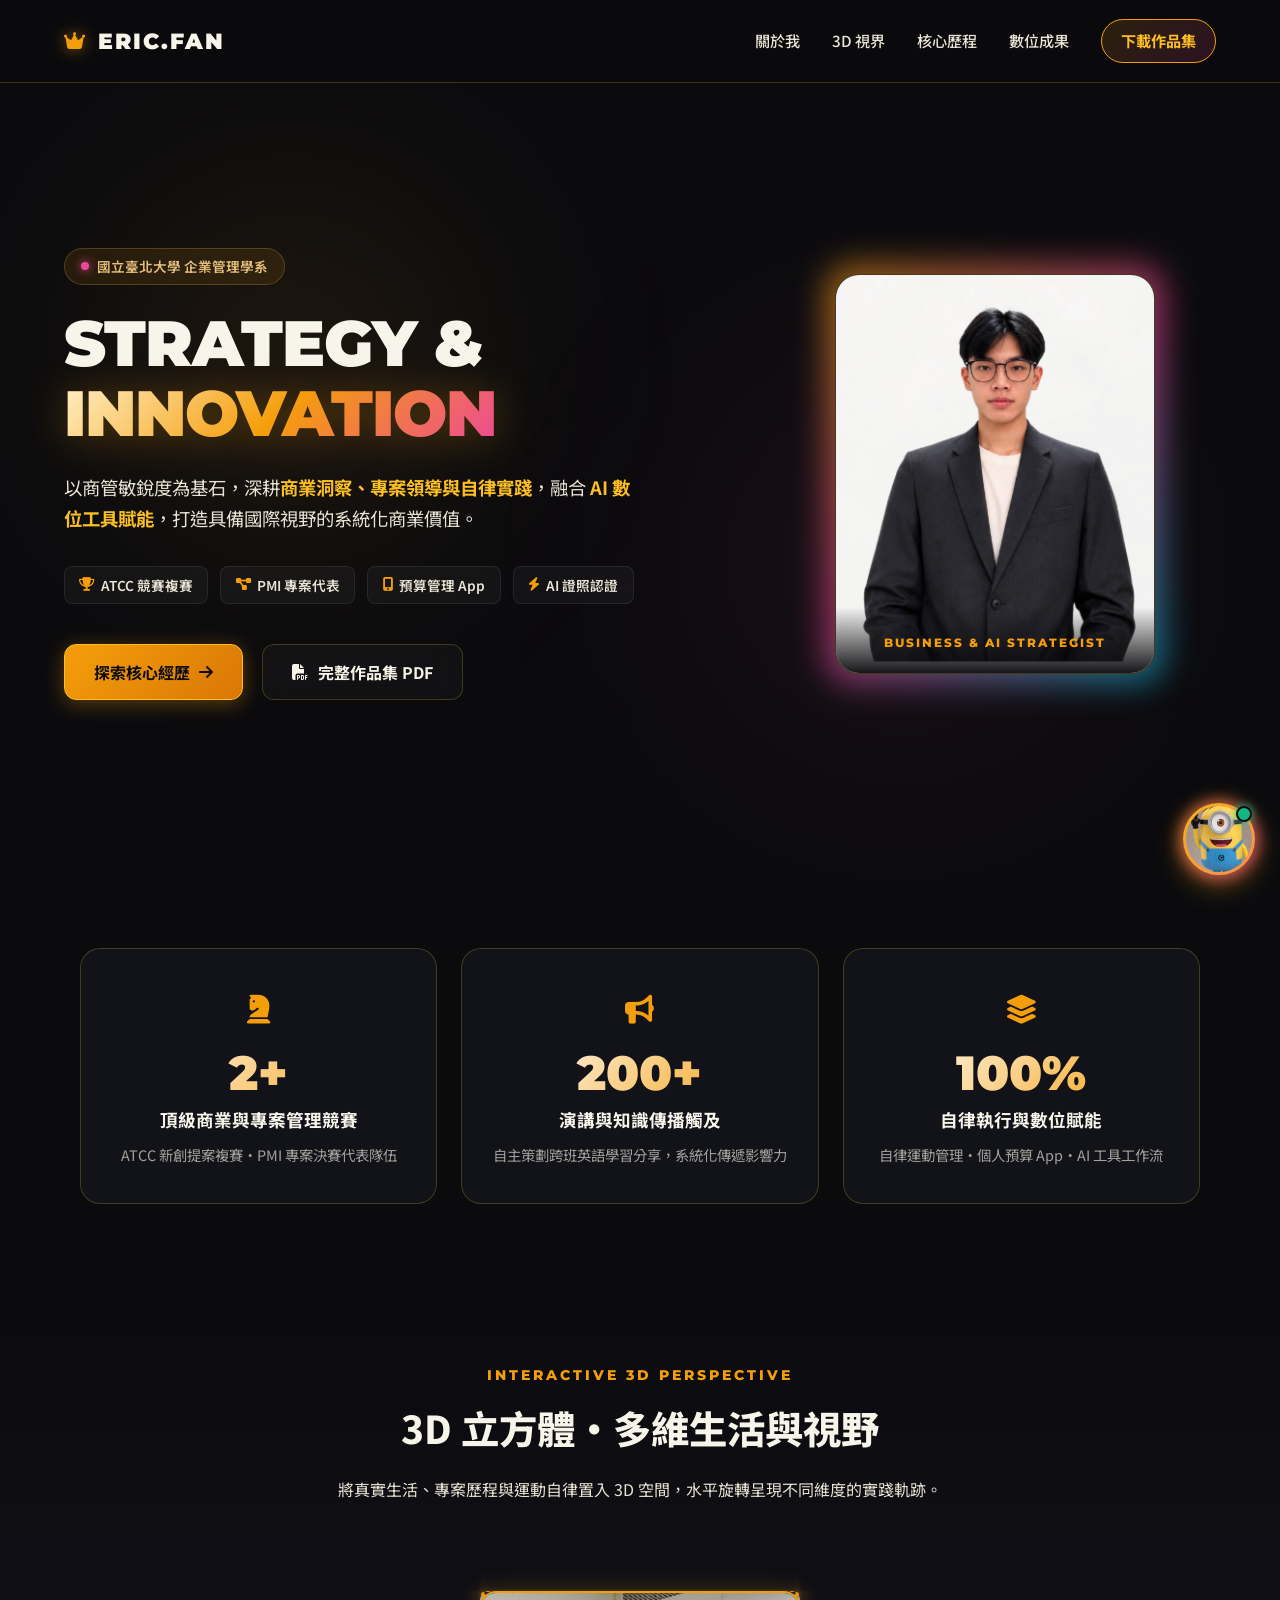
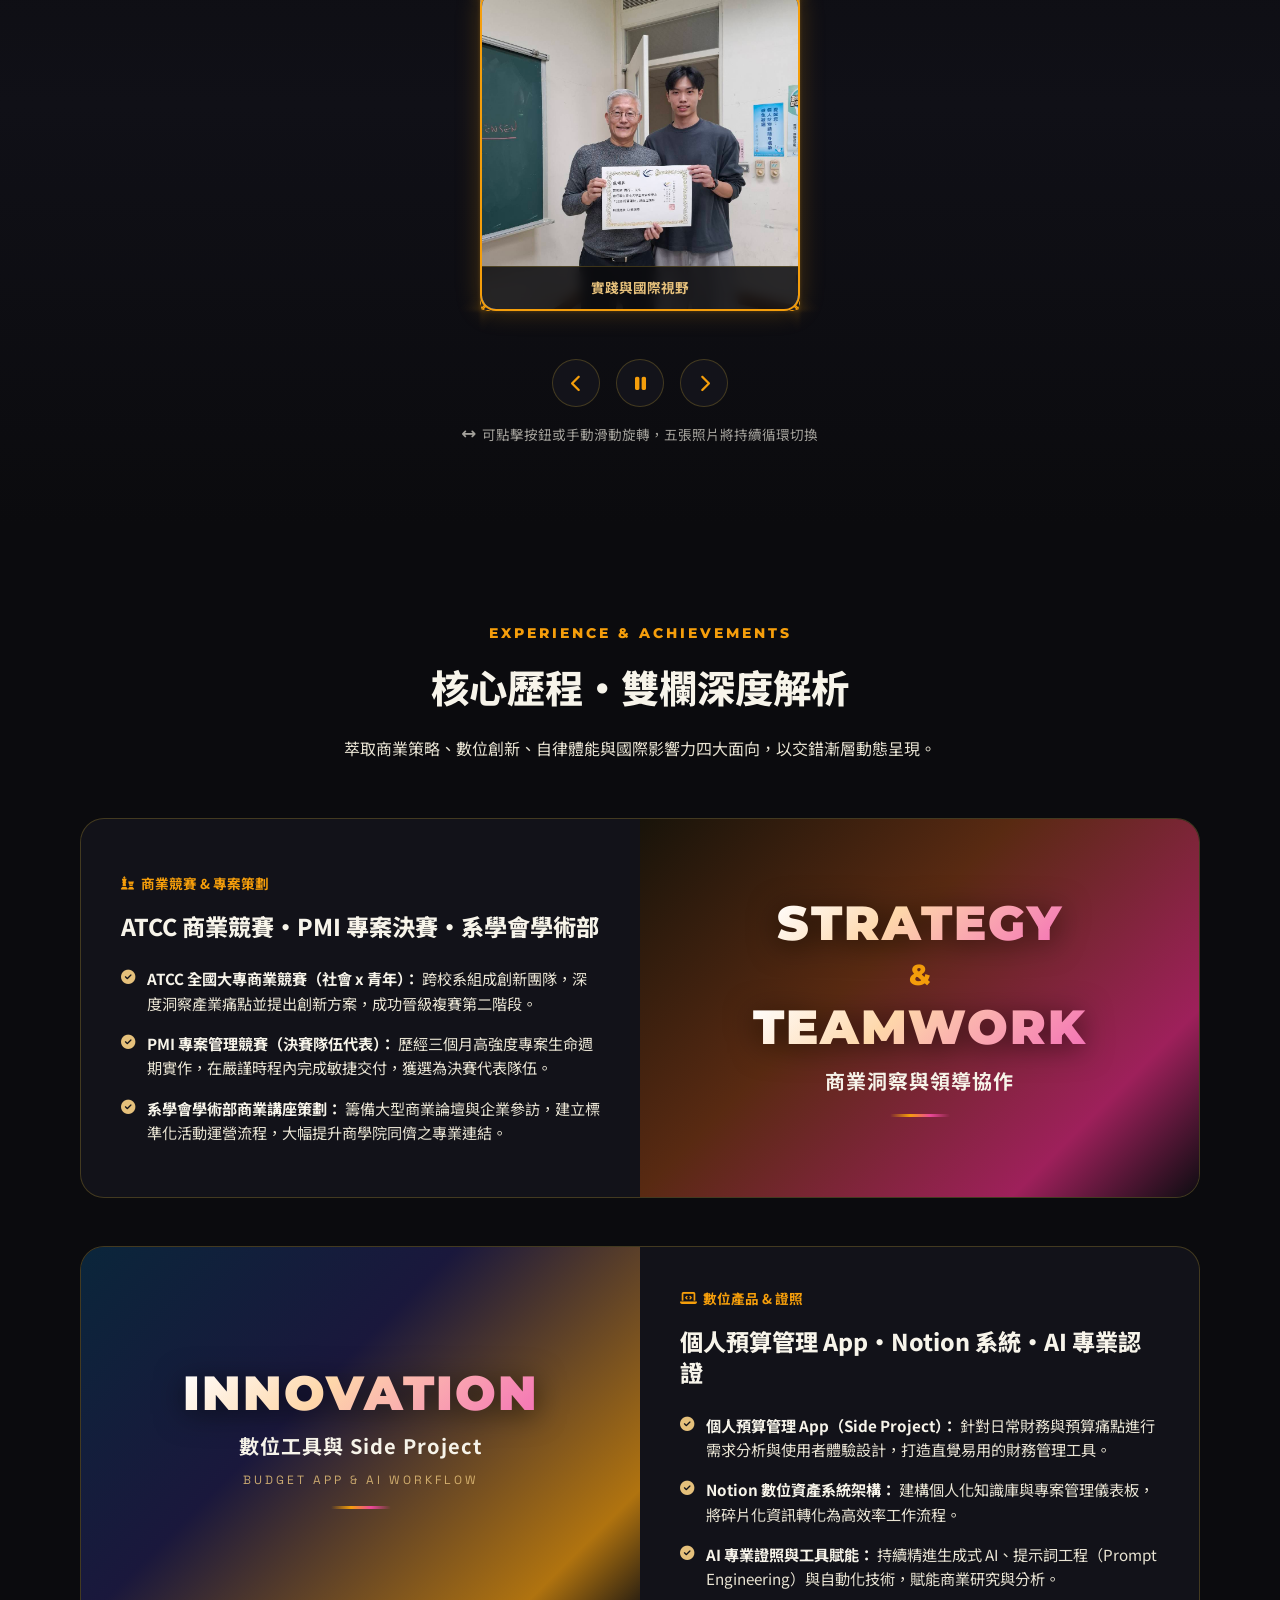
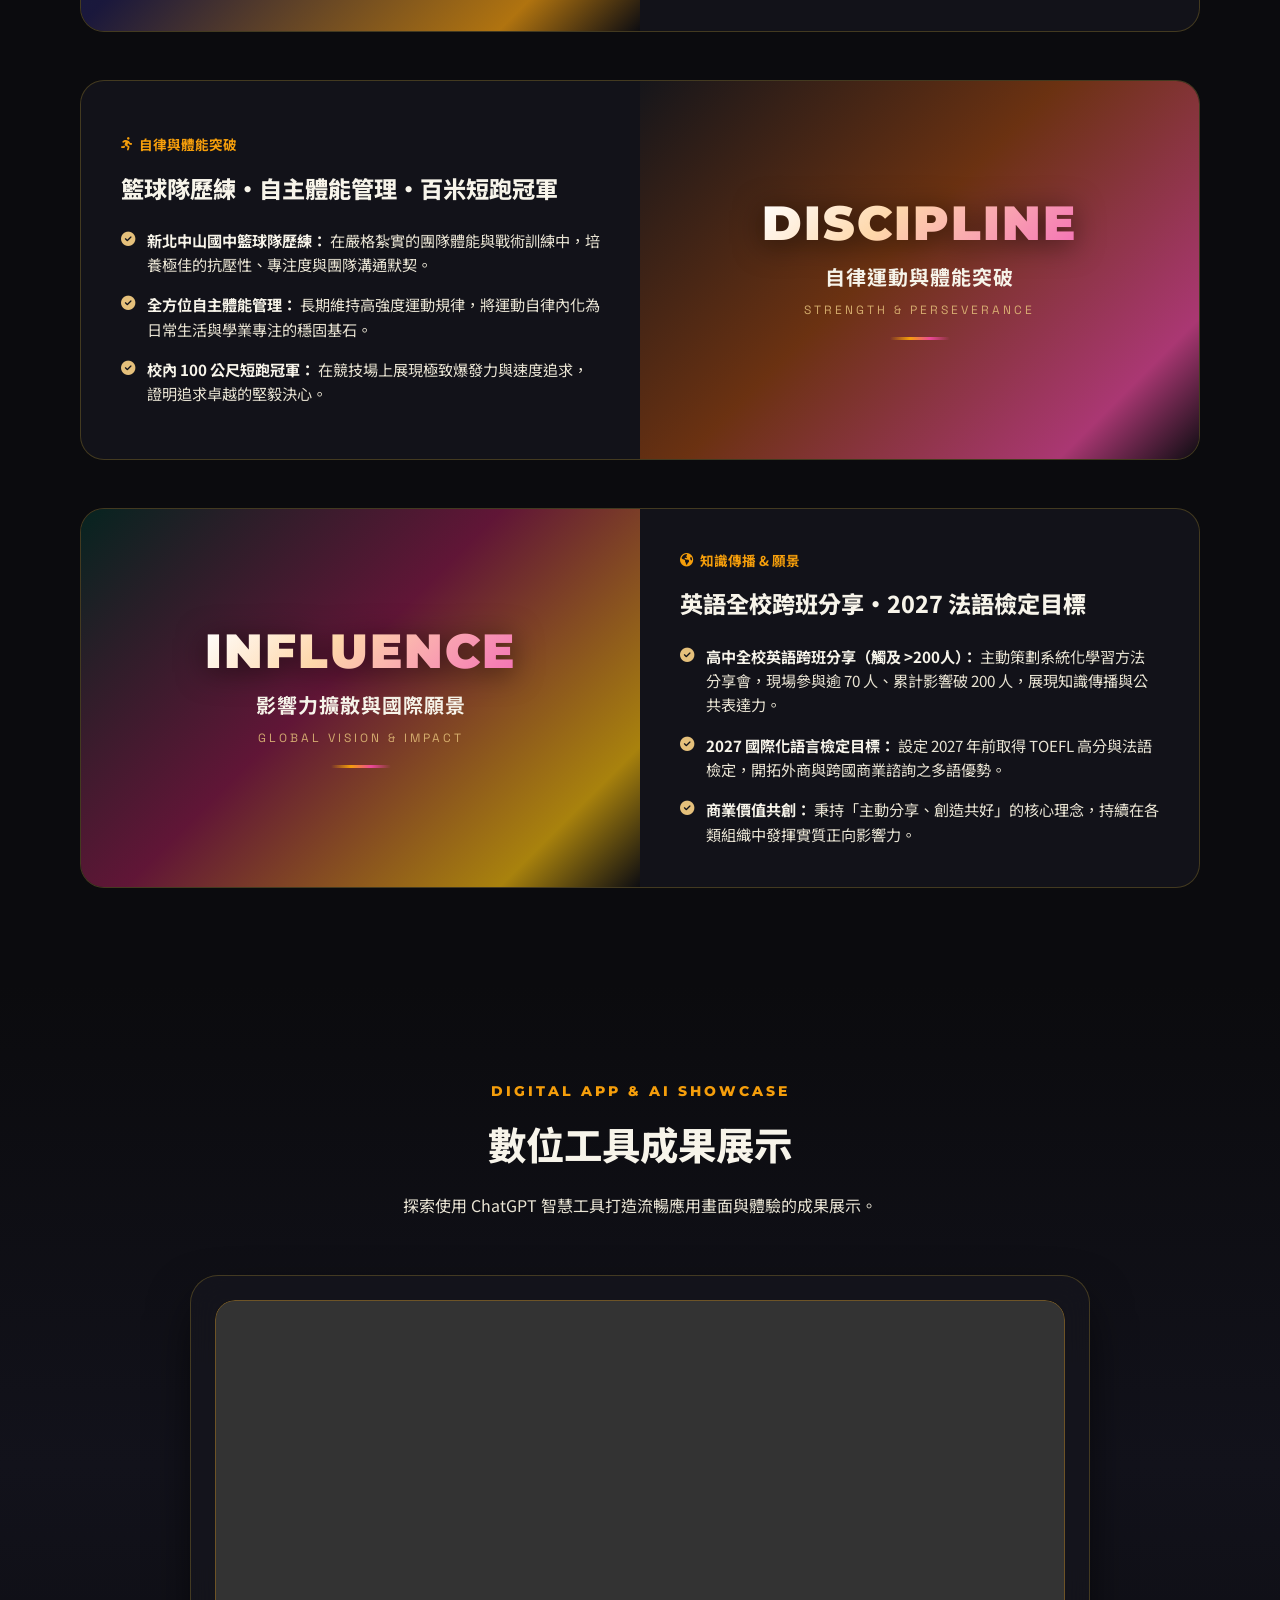
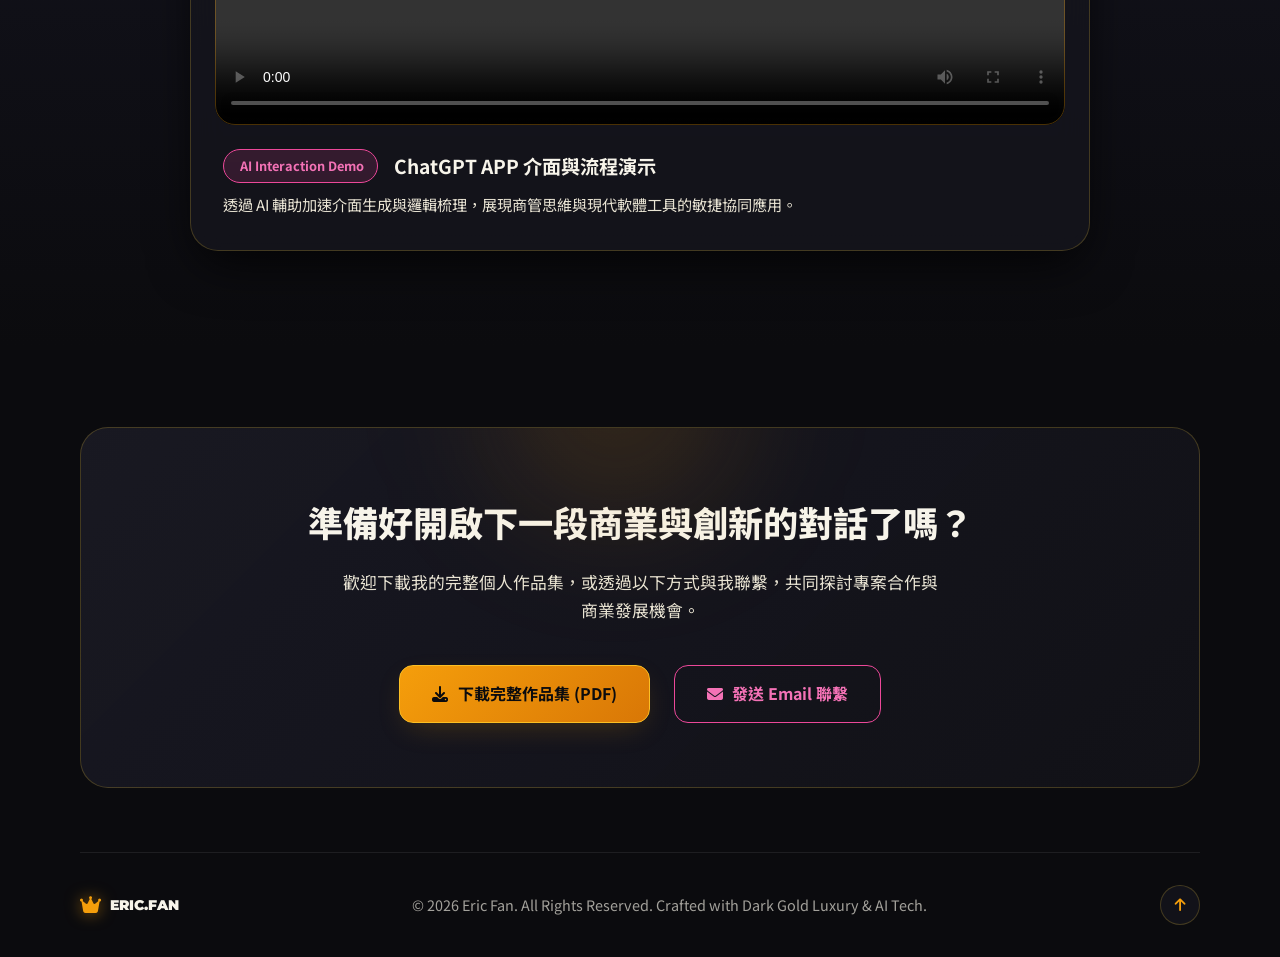
==== index.html @ 57a31678 "Initial commit: Eric Fan luxury dark gold portfolio with 24/7 AI chatbot" ====
<!DOCTYPE html>
<html lang="zh-Hant">
<head>
  <meta charset="UTF-8">
  <meta name="viewport" content="width=device-width, initial-scale=1.0">
  <title>Eric Fan | 商業策略・專案管理・AI 賦能</title>
  <!-- Google Fonts & Font Awesome Icons -->
  <link rel="preconnect" href="https://fonts.googleapis.com">
  <link rel="preconnect" href="https://fonts.gstatic.com" crossorigin>
  <link href="https://fonts.googleapis.com/css2?family=Montserrat:wght@400;600;700;800;900&family=Noto+Sans+TC:wght@300;400;500;700;900&family=Space+Grotesk:wght@500;700&display=swap" rel="stylesheet">
  <link rel="stylesheet" href="https://cdnjs.cloudflare.com/ajax/libs/font-awesome/6.5.1/css/all.min.css">
  <link rel="stylesheet" href="style.css?v=20260901_9">
</head>
<body>

  <!-- 幾何粒子游標畫布 -->
  <canvas id="cursor-canvas"></canvas>

  <!-- 頂部導航列 (Navbar) -->
  <header class="navbar" id="navbar">
    <div class="nav-container">
      <a href="#hero" class="nav-brand">
        <span class="brand-crown"><i class="fa-solid fa-crown"></i></span>
        <span class="brand-text">ERIC.FAN</span>
      </a>
      <nav class="nav-menu">
        <a href="#about" class="nav-link">關於我</a>
        <a href="#gallery-3d" class="nav-link">3D 視界</a>
        <a href="#experience" class="nav-link">核心歷程</a>
        <a href="#showcase" class="nav-link">數位成果</a>
        <a href="#contact" class="nav-link nav-btn">下載作品集</a>
      </nav>
      <button class="mobile-toggle" id="mobile-toggle" aria-label="選單">
        <i class="fa-solid fa-bars-staggered"></i>
      </button>
    </div>
  </header>

  <!-- 主視覺區塊 (Hero Section) -->
  <section class="hero-section" id="hero">
    <div class="hero-bg-glow glow-gold"></div>
    <div class="hero-bg-glow glow-pink"></div>
    
    <div class="hero-container">
      <div class="hero-content">
        <div class="hero-badge">
          <span class="pulse-dot"></span>
          <span>國立臺北大學 企業管理學系</span>
        </div>
        <h1 class="hero-title">
          STRATEGY &<br>
          <span class="gold-gradient-text">INNOVATION</span>
        </h1>
        <p class="hero-subtitle">
          以商管敏銳度為基石，深耕<strong>商業洞察、專案領導與自律實踐</strong>，融合 <strong>AI 數位工具賦能</strong>，打造具備國際視野的系統化商業價值。
        </p>

        <div class="hero-tags">
          <span class="tech-tag"><i class="fa-solid fa-trophy"></i> ATCC 競賽複賽</span>
          <span class="tech-tag"><i class="fa-solid fa-diagram-project"></i> PMI 專案代表</span>
          <span class="tech-tag"><i class="fa-solid fa-mobile-screen-button"></i> 預算管理 App</span>
          <span class="tech-tag"><i class="fa-solid fa-bolt"></i> AI 證照認證</span>
        </div>

        <div class="hero-actions">
          <a href="#experience" class="btn btn-primary">
            <span>探索核心經歷</span>
            <i class="fa-solid fa-arrow-right"></i>
          </a>
          <a href="assests/pdf/大二個人作品集_compressed.pdf" target="_blank" class="btn btn-outline">
            <i class="fa-solid fa-file-pdf"></i>
            <span>完整作品集 PDF</span>
          </a>
        </div>
      </div>

      <div class="hero-visual">
        <div class="avatar-frame">
          <div class="avatar-border-glow"></div>
          <div class="avatar-card">
            <img src="形象照.png" alt="Eric Fan 形象照" class="avatar-img">
            <div class="avatar-overlay">
              <span class="avatar-label">BUSINESS & AI STRATEGIST</span>
            </div>
          </div>
        </div>
      </div>
    </div>
  </section>

  <!-- 數據與理念亮點 (About / Stats Section) -->
  <section class="stats-section" id="about">
    <div class="container">
      <div class="stats-grid">
        <div class="stat-card">
          <div class="stat-icon"><i class="fa-solid fa-chess-knight"></i></div>
          <div class="stat-number">2+</div>
          <div class="stat-label">頂級商業與專案管理競賽</div>
          <p class="stat-desc">ATCC 新創提案複賽・PMI 專案決賽代表隊伍</p>
        </div>
        <div class="stat-card">
          <div class="stat-icon"><i class="fa-solid fa-bullhorn"></i></div>
          <div class="stat-number">200+</div>
          <div class="stat-label">演講與知識傳播觸及</div>
          <p class="stat-desc">自主策劃跨班英語學習分享，系統化傳遞影響力</p>
        </div>
        <div class="stat-card">
          <div class="stat-icon"><i class="fa-solid fa-layer-group"></i></div>
          <div class="stat-number">100%</div>
          <div class="stat-label">自律執行與數位賦能</div>
          <p class="stat-desc">自律運動管理・個人預算 App・AI 工具工作流</p>
        </div>
      </div>
    </div>
  </section>

  <!-- 3D 科技立方體影像展示 (3D Cubic Showcase) -->
  <section class="cube-section" id="gallery-3d">
    <div class="container">
      <div class="section-header">
        <span class="section-sub">INTERACTIVE 3D PERSPECTIVE</span>
        <h2 class="section-title">3D 立方體・多維生活與視野</h2>
        <p class="section-desc">
          將真實生活、專案歷程與運動自律置入 3D 空間，水平旋轉呈現不同維度的實踐軌跡。
        </p>
      </div>

      <div class="cube-stage-wrapper">
        <div class="cube-viewport">
          <div class="cube" id="rotating-cube">
            <div class="cube-face face-front" id="face-0">
              <div class="face-content">
                <img src="assests/image/shoooot.jpg" alt="專案與競賽生活" id="img-face-0">
                <div class="face-tag">專案與競賽紀錄</div>
              </div>
            </div>
            <div class="cube-face face-right" id="face-1">
              <div class="face-content">
                <img src="assests/image/notion.jpg" alt="數位架構與系統" id="img-face-1">
                <div class="face-tag">Notion 系統與思維</div>
              </div>
            </div>
            <div class="cube-face face-back" id="face-2">
              <div class="face-content">
                <img src="assests/image/S__21233711.jpg" alt="運動與團隊生活" id="img-face-2">
                <div class="face-tag">自律運動與生活</div>
              </div>
            </div>
            <div class="cube-face face-left" id="face-3">
              <div class="face-content">
                <img src="assests/image/FB_IMG_1654683411132.jpg" alt="自我成長與探索" id="img-face-3">
                <div class="face-tag">探索成長歷程</div>
              </div>
            </div>
            <!-- 頂面與底面形成完整封閉金屬科技質感 -->
            <div class="cube-face face-top">
              <div class="face-cap"><i class="fa-solid fa-cubes-stacked"></i></div>
            </div>
            <div class="cube-face face-bottom">
              <div class="face-cap"><i class="fa-solid fa-atom"></i></div>
            </div>
          </div>
        </div>

        <div class="cube-controls">
          <button class="cube-btn" id="cube-prev" title="向左旋轉"><i class="fa-solid fa-chevron-left"></i></button>
          <button class="cube-btn cube-btn-play" id="cube-toggle" title="自動旋轉開關"><i class="fa-solid fa-pause"></i></button>
          <button class="cube-btn" id="cube-next" title="向右旋轉"><i class="fa-solid fa-chevron-right"></i></button>
        </div>
        <p class="cube-hint"><i class="fa-solid fa-arrows-left-right"></i> 可點擊按鈕或手動滑動旋轉，五張照片將持續循環切換</p>
      </div>
    </div>
  </section>

  <!-- 核心經歷文件 (Two-Column Alternating Layout) -->
  <section class="experience-section" id="experience">
    <div class="container">
      <div class="section-header">
        <span class="section-sub">EXPERIENCE & ACHIEVEMENTS</span>
        <h2 class="section-title">核心歷程・雙欄深度解析</h2>
        <p class="section-desc">
          萃取商業策略、數位創新、自律體能與國際影響力四大面向，以交錯漸層動態呈現。
        </p>
      </div>

      <div class="timeline-container">

        <!-- Card 1: 左文字，右漸層 -->
        <div class="exp-card layout-text-left">
          <div class="exp-text-col">
            <div class="card-badge"><i class="fa-solid fa-chess"></i> 商業競賽 & 專案策劃</div>
            <h3 class="card-heading">ATCC 商業競賽・PMI 專案決賽・系學會學術部</h3>
            <div class="card-details">
              <div class="detail-item">
                <i class="fa-solid fa-circle-check"></i>
                <div>
                  <strong>ATCC 全國大專商業競賽（社會 x 青年）：</strong>
                  跨校系組成創新團隊，深度洞察產業痛點並提出創新方案，成功晉級複賽第二階段。
                </div>
              </div>
              <div class="detail-item">
                <i class="fa-solid fa-circle-check"></i>
                <div>
                  <strong>PMI 專案管理競賽（決賽隊伍代表）：</strong>
                  歷經三個月高強度專案生命週期實作，在嚴謹時程內完成敏捷交付，獲選為決賽代表隊伍。
                </div>
              </div>
              <div class="detail-item">
                <i class="fa-solid fa-circle-check"></i>
                <div>
                  <strong>系學會學術部商業講座策劃：</strong>
                  籌備大型商業論壇與企業參訪，建立標準化活動運營流程，大幅提升商學院同儕之專業連結。
                </div>
              </div>
            </div>
          </div>
          <div class="exp-gradient-col gradient-box-1">
            <div class="gradient-glow"></div>
            <div class="gradient-content">
              <span class="grad-en">STRATEGY</span>
              <span class="grad-amp">&</span>
              <span class="grad-en">TEAMWORK</span>
              <div class="grad-zh">商業洞察與領導協作</div>
              <div class="grad-deco-line"></div>
            </div>
          </div>
        </div>

        <!-- Card 2: 左漸層，右文字 -->
        <div class="exp-card layout-text-right">
          <div class="exp-gradient-col gradient-box-2">
            <div class="gradient-glow"></div>
            <div class="gradient-content">
              <span class="grad-en">INNOVATION</span>
              <div class="grad-zh">數位工具與 Side Project</div>
              <div class="grad-subtext">BUDGET APP & AI WORKFLOW</div>
              <div class="grad-deco-line"></div>
            </div>
          </div>
          <div class="exp-text-col">
            <div class="card-badge"><i class="fa-solid fa-laptop-code"></i> 數位產品 & 證照</div>
            <h3 class="card-heading">個人預算管理 App・Notion 系統・AI 專業認證</h3>
            <div class="card-details">
              <div class="detail-item">
                <i class="fa-solid fa-circle-check"></i>
                <div>
                  <strong>個人預算管理 App（Side Project）：</strong>
                  針對日常財務與預算痛點進行需求分析與使用者體驗設計，打造直覺易用的財務管理工具。
                </div>
              </div>
              <div class="detail-item">
                <i class="fa-solid fa-circle-check"></i>
                <div>
                  <strong>Notion 數位資產系統架構：</strong>
                  建構個人化知識庫與專案管理儀表板，將碎片化資訊轉化為高效率工作流程。
                </div>
              </div>
              <div class="detail-item">
                <i class="fa-solid fa-circle-check"></i>
                <div>
                  <strong>AI 專業證照與工具賦能：</strong>
                  持續精進生成式 AI、提示詞工程（Prompt Engineering）與自動化技術，賦能商業研究與分析。
                </div>
              </div>
            </div>
          </div>
        </div>

        <!-- Card 3: 左文字，右漸層 -->
        <div class="exp-card layout-text-left">
          <div class="exp-text-col">
            <div class="card-badge"><i class="fa-solid fa-person-running"></i> 自律與體能突破</div>
            <h3 class="card-heading">籃球隊歷練・自主體能管理・百米短跑冠軍</h3>
            <div class="card-details">
              <div class="detail-item">
                <i class="fa-solid fa-circle-check"></i>
                <div>
                  <strong>新北中山國中籃球隊歷練：</strong>
                  在嚴格紮實的團隊體能與戰術訓練中，培養極佳的抗壓性、專注度與團隊溝通默契。
                </div>
              </div>
              <div class="detail-item">
                <i class="fa-solid fa-circle-check"></i>
                <div>
                  <strong>全方位自主體能管理：</strong>
                  長期維持高強度運動規律，將運動自律內化為日常生活與學業專注的穩固基石。
                </div>
              </div>
              <div class="detail-item">
                <i class="fa-solid fa-circle-check"></i>
                <div>
                  <strong>校內 100 公尺短跑冠軍：</strong>
                  在競技場上展現極致爆發力與速度追求，證明追求卓越的堅毅決心。
                </div>
              </div>
            </div>
          </div>
          <div class="exp-gradient-col gradient-box-3">
            <div class="gradient-glow"></div>
            <div class="gradient-content">
              <span class="grad-en">DISCIPLINE</span>
              <div class="grad-zh">自律運動與體能突破</div>
              <div class="grad-subtext">STRENGTH & PERSEVERANCE</div>
              <div class="grad-deco-line"></div>
            </div>
          </div>
        </div>

        <!-- Card 4: 左漸層，右文字 -->
        <div class="exp-card layout-text-right">
          <div class="exp-gradient-col gradient-box-4">
            <div class="gradient-glow"></div>
            <div class="gradient-content">
              <span class="grad-en">INFLUENCE</span>
              <div class="grad-zh">影響力擴散與國際願景</div>
              <div class="grad-subtext">GLOBAL VISION & IMPACT</div>
              <div class="grad-deco-line"></div>
            </div>
          </div>
          <div class="exp-text-col">
            <div class="card-badge"><i class="fa-solid fa-earth-americas"></i> 知識傳播 & 願景</div>
            <h3 class="card-heading">英語全校跨班分享・2027 法語檢定目標</h3>
            <div class="card-details">
              <div class="detail-item">
                <i class="fa-solid fa-circle-check"></i>
                <div>
                  <strong>高中全校英語跨班分享（觸及 >200人）：</strong>
                  主動策劃系統化學習方法分享會，現場參與逾 70 人、累計影響破 200 人，展現知識傳播與公共表達力。
                </div>
              </div>
              <div class="detail-item">
                <i class="fa-solid fa-circle-check"></i>
                <div>
                  <strong>2027 國際化語言檢定目標：</strong>
                  設定 2027 年前取得 TOEFL 高分與法語檢定，開拓外商與跨國商業諮詢之多語優勢。
                </div>
              </div>
              <div class="detail-item">
                <i class="fa-solid fa-circle-check"></i>
                <div>
                  <strong>商業價值共創：</strong>
                  秉持「主動分享、創造共好」的核心理念，持續在各類組織中發揮實質正向影響力。
                </div>
              </div>
            </div>
          </div>
        </div>

      </div>
    </div>
  </section>

  <!-- 倒數第二區塊：數位成果影片展示 (Video Showcase) -->
  <section class="showcase-section" id="showcase">
    <div class="container">
      <div class="section-header">
        <span class="section-sub">DIGITAL APP & AI SHOWCASE</span>
        <h2 class="section-title">數位工具成果展示</h2>
        <p class="section-desc">
          探索使用 ChatGPT 智慧工具打造流暢應用畫面與體驗的成果展示。
        </p>
      </div>

      <div class="video-card-wrapper">
        <div class="video-container">
          <div class="video-glow-effect"></div>
          <video id="feature-video" preload="metadata" playsinline controls>
            <source src="assests/video/my video.mp4" type="video/mp4">
            您的瀏覽器不支援 HTML5 影片播放。
          </video>
        </div>
        <div class="video-caption">
          <div class="caption-header">
            <span class="badge-pink"><i class="fa-solid fa-sparkles"></i> AI Interaction Demo</span>
            <span class="caption-title">ChatGPT APP 介面與流程演示</span>
          </div>
          <p class="caption-text">
            透過 AI 輔助加速介面生成與邏輯梳理，展現商管思維與現代軟體工具的敏捷協同應用。
          </p>
        </div>
      </div>
    </div>
  </section>

  <!-- 作品集下載與聯絡資訊 (Portfolio & Footer) -->
  <footer class="footer-section" id="contact">
    <div class="container">
      <div class="footer-cta-card">
        <div class="cta-glow"></div>
        <h2 class="cta-title">準備好開啟下一段商業與創新的對話了嗎？</h2>
        <p class="cta-desc">
          歡迎下載我的完整個人作品集，或透過以下方式與我聯繫，共同探討專案合作與商業發展機會。
        </p>
        <div class="cta-buttons">
          <a href="assests/pdf/大二個人作品集_compressed.pdf" target="_blank" class="btn btn-gold">
            <i class="fa-solid fa-download"></i>
            <span>下載完整作品集 (PDF)</span>
          </a>
          <a href="mailto:eric910319@gmail.com" class="btn btn-outline-pink">
            <i class="fa-solid fa-envelope"></i>
            <span>發送 Email 聯繫</span>
          </a>
        </div>
      </div>

      <div class="footer-bottom">
        <div class="footer-brand">
          <span class="brand-crown"><i class="fa-solid fa-crown"></i></span>
          <span class="brand-text">ERIC.FAN</span>
        </div>
        <p class="copyright">
          © 2026 Eric Fan. All Rights Reserved. Crafted with Dark Gold Luxury & AI Tech.
        </p>
        <div class="footer-socials">
          <a href="#hero" class="social-icon" title="回到頂部"><i class="fa-solid fa-arrow-up"></i></a>
        </div>
      </div>
    </div>
  </footer>

  <!-- ==========================================================================
       右下角 24/7 AI 客服助理 (Eric 全天候服務機器人)
       ========================================================================== -->
  <!-- 浮動小小兵按鈕 (B) -->
  <div class="chatbot-float-trigger" id="chatbot-trigger" title="點擊開啟 Eric 全天候服務機器人">
    <div class="minion-btn-glow"></div>
    <img src="assests/image/minion_avatar.png" alt="小小兵客服" class="minion-trigger-img">
    <span class="minion-badge-dot"></span>
  </div>

  <!-- 聊天室視窗 (Chat Window) -->
  <div class="chatbot-window" id="chatbot-window">
    
    <!-- 頂部標題列 -->
    <div class="chat-header">
      <div class="chat-header-title">
        <span class="chat-header-minion">
          <img src="assests/image/minion_avatar.png" alt="小小兵" class="header-minion-img">
        </span>
        <span class="chat-header-text">Eric 全天候服務機器人</span>
      </div>
      <div class="chat-header-actions">
        <button class="chat-action-btn" id="chat-settings-toggle" title="API Key 設定與健康檢查">
          <i class="fa-solid fa-gear"></i>
        </button>
        <button class="chat-action-btn" id="chat-close-btn" title="關閉視窗">
          <i class="fa-solid fa-xmark"></i>
        </button>
      </div>
    </div>

    <!-- API Key 設定與健康檢查抽屜 -->
    <div class="chat-settings-panel" id="chat-settings-panel">
      <div class="settings-title">
        <i class="fa-solid fa-key"></i>
        <span>Gemini 3.7 / 2.0 Flash API 設定</span>
      </div>
      <div class="settings-input-group">
        <input type="password" id="gemini-api-key-input" placeholder="請在此貼入 Gemini API Key (AIzaSy...)" autocomplete="off">
        <button id="gemini-test-btn" class="btn-check-key">驗證連線</button>
      </div>
      <div class="settings-status-row">
        <span class="status-indicator-dot" id="api-status-dot"></span>
        <span class="status-text" id="api-status-text">未設定 API Key，請先貼入並驗證</span>
      </div>
    </div>

    <!-- 訊息展示區 -->
    <div class="chat-messages-body" id="chat-messages-body">
      <!-- 預設機器人歡迎訊息 (B & C) -->
      <div class="msg-row bot-row">
        <div class="msg-avatar bot-avatar">
          <img src="assests/image/minion_avatar.png" alt="Minion Bot">
        </div>
        <div class="msg-bubble bot-bubble">
          <p>您好！我是 Eric 的 24/7 AI 客服助理 🍌</p>
          <p>我可以為您解答關於 Eric 的<strong>商業競賽歷程、專案管理、AI 與 App 開發、自律運動習慣與未來職涯願景</strong>！</p>
          <p class="sub-hint">請點擊上方 ⚙️ 確認已填妥 Gemini API Key，即可開始提問喔！</p>
        </div>
      </div>
    </div>

    <!-- 可以問的問題 (快捷建議按鈕) -->
    <div class="chat-suggestions-wrapper">
      <div class="suggestions-label">💡 可以問的問題：</div>
      <div class="suggestions-chips">
        <button class="suggestion-chip" data-question="請問 Eric 在 ATCC 與 PMI 商業競賽的經歷？">🏆 商業競賽經歷？</button>
        <button class="suggestion-chip" data-question="Eric 開發過什麼 Side Project 或 App？">💻 個人預算 App 與專案？</button>
        <button class="suggestion-chip" data-question="請介紹 Eric 的自律運動與籃球隊經歷？">🏀 籃球隊與體能冠軍？</button>
        <button class="suggestion-chip" data-question="Eric 的高中英語跨班分享與未來 2027 目標是什麼？">🌍 影響力與 2027 願景？</button>
      </div>
    </div>

    <!-- 底部輸入區域 -->
    <div class="chat-input-container">
      <div class="chat-input-main">
        <textarea id="chat-textarea" placeholder="支援 ① Shift + Enter 換行  ② Enter 送出..." rows="2"></textarea>
      </div>
      <div class="chat-input-controls">
        <button id="chat-send-btn" class="chat-btn btn-send" title="發送訊息">送出</button>
        <button id="chat-clear-btn" class="chat-btn btn-clear" title="清除輸入或對話">清除</button>
      </div>
    </div>

  </div>

  <script src="script.js?v=20260901_9"></script>
</body>
</html>
---- style.css ----
/* ==========================================================================
   ERIC FAN - LUXURY DARK GOLD & AI TECH PORTFOLIO
   Design System: 60-30-10 (Obsidian Black, Amber Gold/Beige, Soft/Neon Pink)
   ========================================================================== */

:root {
  /* 60% Base Background Colors */
  --bg-primary: #0b0b0e;
  --bg-secondary: #121218;
  --bg-card: rgba(22, 22, 30, 0.75);
  --bg-glass: rgba(26, 26, 36, 0.65);

  /* 30% Structural, Accents & Text Colors */
  --gold-primary: #d4af37;
  --gold-bright: #f59e0b;
  --gold-light: #fbbf24;
  --gold-amber: #e5c07b;
  --text-beige: #f7f4ea;
  --text-cream: #e9e4d4;
  --text-muted: #a3a19b;
  --border-gold: rgba(212, 175, 55, 0.25);
  --border-gold-hover: rgba(245, 158, 11, 0.6);

  /* 10% Highlight & Accent Colors */
  --pink-neon: #ec4899;
  --pink-pastel: #f472b6;
  --pink-glow: rgba(236, 72, 153, 0.35);
  --cyan-accent: #06b6d4;

  /* Typography */
  --font-main: 'Noto Sans TC', sans-serif;
  --font-en: 'Montserrat', sans-serif;
  --font-display: 'Space Grotesk', sans-serif;

  /* Transitions & Shadows */
  --transition-smooth: all 0.35s cubic-bezier(0.16, 1, 0.3, 1);
  --shadow-gold: 0 10px 30px -10px rgba(245, 158, 11, 0.25);
  --shadow-pink: 0 10px 30px -10px rgba(236, 72, 153, 0.3);
}

/* Reset & Global */
* {
  margin: 0;
  padding: 0;
  box-sizing: border-box;
}

html {
  scroll-behavior: smooth;
  font-size: 16px;
  background-color: var(--bg-primary);
  color: var(--text-beige);
  font-family: var(--font-main);
  overflow-x: hidden;
}

body {
  position: relative;
  background-color: var(--bg-primary);
  min-height: 100vh;
  line-height: 1.7;
}

/* 幾何游標 Canvas */
#cursor-canvas {
  position: fixed;
  top: 0;
  left: 0;
  width: 100vw;
  height: 100vh;
  pointer-events: none;
  z-index: 9999;
}

.container {
  width: 90%;
  max-width: 1200px;
  margin: 0 auto;
  padding: 0 1rem;
}

/* 頂部導航列 */
.navbar {
  position: fixed;
  top: 0;
  left: 0;
  width: 100%;
  z-index: 1000;
  padding: 1.2rem 0;
  transition: var(--transition-smooth);
  background: rgba(11, 11, 14, 0.7);
  backdrop-filter: blur(16px);
  -webkit-backdrop-filter: blur(16px);
  border-bottom: 1px solid var(--border-gold);
}

.nav-container {
  width: 90%;
  max-width: 1200px;
  margin: 0 auto;
  display: flex;
  justify-content: space-between;
  align-items: center;
}

.nav-brand {
  display: flex;
  align-items: center;
  gap: 0.6rem;
  text-decoration: none;
  font-family: var(--font-en);
  font-weight: 900;
  font-size: 1.4rem;
  letter-spacing: 2px;
  color: var(--text-beige);
}

.brand-crown {
  color: var(--gold-bright);
  font-size: 1.2rem;
  filter: drop-shadow(0 0 8px rgba(245, 158, 11, 0.6));
}

.nav-menu {
  display: flex;
  align-items: center;
  gap: 2rem;
}

.nav-link {
  text-decoration: none;
  color: var(--text-cream);
  font-size: 0.95rem;
  font-weight: 500;
  transition: var(--transition-smooth);
  position: relative;
}

.nav-link:hover {
  color: var(--gold-bright);
}

.nav-link.nav-btn {
  padding: 0.5rem 1.2rem;
  border-radius: 99px;
  background: linear-gradient(135deg, rgba(245, 158, 11, 0.15), rgba(236, 72, 153, 0.15));
  border: 1px solid var(--gold-bright);
  color: var(--gold-light);
  font-weight: 700;
}

.nav-link.nav-btn:hover {
  background: linear-gradient(135deg, var(--gold-bright), var(--pink-neon));
  color: #000;
  box-shadow: var(--shadow-gold);
}

.mobile-toggle {
  display: none;
  background: none;
  border: none;
  color: var(--gold-bright);
  font-size: 1.5rem;
  cursor: pointer;
}

/* 主視覺 Hero Section */
.hero-section {
  position: relative;
  min-height: 100vh;
  display: flex;
  align-items: center;
  padding: 8rem 0 5rem;
  overflow: hidden;
}

.hero-bg-glow {
  position: absolute;
  border-radius: 50%;
  filter: blur(120px);
  pointer-events: none;
  z-index: 0;
}

.glow-gold {
  top: 15%;
  left: 5%;
  width: 450px;
  height: 450px;
  background: radial-gradient(circle, rgba(245, 158, 11, 0.18), transparent 70%);
}

.glow-pink {
  bottom: 10%;
  right: 10%;
  width: 500px;
  height: 500px;
  background: radial-gradient(circle, rgba(236, 72, 153, 0.15), transparent 70%);
}

.hero-container {
  width: 90%;
  max-width: 1200px;
  margin: 0 auto;
  display: grid;
  grid-template-columns: 1.2fr 0.8fr;
  gap: 3rem;
  align-items: center;
  position: relative;
  z-index: 1;
}

.hero-badge {
  display: inline-flex;
  align-items: center;
  gap: 0.5rem;
  padding: 0.4rem 1rem;
  background: rgba(245, 158, 11, 0.1);
  border: 1px solid var(--border-gold);
  border-radius: 99px;
  font-size: 0.85rem;
  font-weight: 600;
  color: var(--gold-amber);
  margin-bottom: 1.5rem;
}

.pulse-dot {
  width: 8px;
  height: 8px;
  border-radius: 50%;
  background-color: var(--pink-neon);
  box-shadow: 0 0 10px var(--pink-neon);
  animation: pulse 2s infinite;
}

@keyframes pulse {
  0% { transform: scale(0.95); opacity: 0.8; }
  50% { transform: scale(1.3); opacity: 1; box-shadow: 0 0 15px var(--pink-neon); }
  100% { transform: scale(0.95); opacity: 0.8; }
}

.hero-title {
  font-family: var(--font-en);
  font-size: 4rem;
  font-weight: 900;
  line-height: 1.08;
  letter-spacing: -1px;
  margin-bottom: 1.5rem;
  color: var(--text-beige);
}

.gold-gradient-text {
  background: linear-gradient(135deg, #fff2cc 0%, #f59e0b 50%, #ec4899 100%);
  -webkit-background-clip: text;
  -webkit-text-fill-color: transparent;
  filter: drop-shadow(0 2px 20px rgba(245, 158, 11, 0.3));
}

.hero-subtitle {
  font-size: 1.15rem;
  color: var(--text-cream);
  margin-bottom: 2rem;
  max-width: 580px;
}

.hero-subtitle strong {
  color: var(--gold-light);
}

.hero-tags {
  display: flex;
  flex-wrap: wrap;
  gap: 0.75rem;
  margin-bottom: 2.5rem;
}

.tech-tag {
  display: inline-flex;
  align-items: center;
  gap: 0.4rem;
  padding: 0.4rem 0.9rem;
  border-radius: 8px;
  font-size: 0.85rem;
  font-weight: 600;
  background: rgba(255, 255, 255, 0.04);
  border: 1px solid rgba(255, 255, 255, 0.08);
  color: var(--text-cream);
  backdrop-filter: blur(8px);
}

.tech-tag i {
  color: var(--gold-bright);
}

.hero-actions {
  display: flex;
  gap: 1.2rem;
  flex-wrap: wrap;
}

/* 按鈕風格 */
.btn {
  display: inline-flex;
  align-items: center;
  gap: 0.6rem;
  padding: 0.85rem 1.8rem;
  border-radius: 12px;
  font-weight: 700;
  font-size: 1rem;
  text-decoration: none;
  cursor: pointer;
  transition: var(--transition-smooth);
}

.btn-primary {
  background: linear-gradient(135deg, var(--gold-bright), #d97706);
  color: #0b0b0e;
  border: 1px solid var(--gold-light);
  box-shadow: 0 4px 20px rgba(245, 158, 11, 0.35);
}

.btn-primary:hover {
  transform: translateY(-3px);
  background: linear-gradient(135deg, #fbbf24, #f59e0b);
  box-shadow: 0 8px 30px rgba(245, 158, 11, 0.5);
}

.btn-outline {
  background: rgba(255, 255, 255, 0.03);
  color: var(--text-beige);
  border: 1px solid var(--border-gold);
  backdrop-filter: blur(10px);
}

.btn-outline:hover {
  border-color: var(--gold-bright);
  background: rgba(245, 158, 11, 0.1);
  color: var(--gold-light);
  transform: translateY(-3px);
}

/* 形象照卡片 (Avatar Frame) */
.hero-visual {
  display: flex;
  justify-content: center;
}

.avatar-frame {
  position: relative;
  width: 320px;
  height: 400px;
}

.avatar-border-glow {
  position: absolute;
  inset: -10px;
  background: linear-gradient(135deg, var(--gold-bright), var(--pink-neon), var(--cyan-accent));
  border-radius: 28px;
  filter: blur(16px);
  opacity: 0.6;
  animation: borderRotate 8s linear infinite;
}

@keyframes borderRotate {
  0% { transform: rotate(0deg); }
  100% { transform: rotate(360deg); }
}

.avatar-card {
  position: relative;
  width: 100%;
  height: 100%;
  background: var(--bg-secondary);
  border-radius: 24px;
  overflow: hidden;
  border: 1px solid var(--border-gold);
  z-index: 1;
}

.avatar-img {
  width: 100%;
  height: 100%;
  object-fit: cover;
  object-position: top center;
  transition: var(--transition-smooth);
}

.avatar-card:hover .avatar-img {
  transform: scale(1.04);
}

.avatar-overlay {
  position: absolute;
  bottom: 0;
  left: 0;
  width: 100%;
  padding: 1.2rem;
  background: linear-gradient(to top, rgba(11, 11, 14, 0.95), transparent);
  text-align: center;
}

.avatar-label {
  font-family: var(--font-en);
  font-size: 0.75rem;
  font-weight: 800;
  letter-spacing: 2px;
  color: var(--gold-bright);
}

/* 數據區塊 (Stats) */
.stats-section {
  padding: 3rem 0 5rem;
  position: relative;
}

.stats-grid {
  display: grid;
  grid-template-columns: repeat(3, 1fr);
  gap: 1.5rem;
}

.stat-card {
  background: var(--bg-card);
  border: 1px solid var(--border-gold);
  border-radius: 20px;
  padding: 2.2rem 1.8rem;
  text-align: center;
  backdrop-filter: blur(12px);
  transition: var(--transition-smooth);
  position: relative;
  overflow: hidden;
}

.stat-card:hover {
  transform: translateY(-6px);
  border-color: var(--gold-bright);
  box-shadow: var(--shadow-gold);
}

.stat-icon {
  font-size: 1.8rem;
  color: var(--gold-bright);
  margin-bottom: 1rem;
}

.stat-number {
  font-family: var(--font-en);
  font-size: 3rem;
  font-weight: 900;
  color: var(--text-beige);
  line-height: 1;
  margin-bottom: 0.5rem;
  background: linear-gradient(135deg, #fff, var(--gold-bright));
  -webkit-background-clip: text;
  -webkit-text-fill-color: transparent;
}

.stat-label {
  font-size: 1.1rem;
  font-weight: 700;
  color: var(--text-beige);
  margin-bottom: 0.5rem;
}

.stat-desc {
  font-size: 0.9rem;
  color: var(--text-muted);
}

/* 區塊通用標題 */
.section-header {
  text-align: center;
  max-width: 700px;
  margin: 0 auto 3.5rem;
}

.section-sub {
  font-family: var(--font-en);
  font-size: 0.85rem;
  font-weight: 800;
  letter-spacing: 3px;
  color: var(--gold-bright);
  display: block;
  margin-bottom: 0.5rem;
}

.section-title {
  font-size: 2.4rem;
  font-weight: 800;
  color: var(--text-beige);
  margin-bottom: 1rem;
}

.section-desc {
  font-size: 1rem;
  color: var(--text-cream);
}

/* 3D 科技立方體區塊 */
.cube-section {
  padding: 5rem 0;
  background: linear-gradient(180deg, var(--bg-primary) 0%, #101017 50%, var(--bg-primary) 100%);
  position: relative;
  overflow: hidden;
}

.cube-stage-wrapper {
  display: flex;
  flex-direction: column;
  align-items: center;
  justify-content: center;
  position: relative;
}

.cube-viewport {
  width: 320px;
  height: 320px;
  perspective: 1200px;
  margin: 2rem 0;
}

.cube {
  width: 100%;
  height: 100%;
  position: relative;
  transform-style: preserve-3d;
  transform: translateZ(-160px) rotateY(0deg);
  transition: transform 0.8s cubic-bezier(0.2, 0.8, 0.2, 1);
}

.cube-face {
  position: absolute;
  width: 320px;
  height: 320px;
  background: var(--bg-secondary);
  border: 2px solid var(--gold-bright);
  border-radius: 16px;
  box-shadow: 0 0 25px rgba(245, 158, 11, 0.25);
  overflow: hidden;
  display: flex;
  align-items: center;
  justify-content: center;
}

.cube-face img {
  width: 100%;
  height: 100%;
  object-fit: cover;
  display: block;
  transition: opacity 0.5s ease;
}

.face-content {
  position: relative;
  width: 100%;
  height: 100%;
}

.face-tag {
  position: absolute;
  bottom: 0;
  left: 0;
  width: 100%;
  padding: 0.6rem;
  background: rgba(11, 11, 14, 0.85);
  backdrop-filter: blur(6px);
  color: var(--gold-amber);
  font-weight: 700;
  font-size: 0.85rem;
  text-align: center;
  border-top: 1px solid var(--border-gold);
}

/* 立方體六面 3D 定位 (邊長 320px, translateZ 160px) */
.face-front  { transform: rotateY(0deg) translateZ(160px); }
.face-right  { transform: rotateY(90deg) translateZ(160px); }
.face-back   { transform: rotateY(180deg) translateZ(160px); }
.face-left   { transform: rotateY(-90deg) translateZ(160px); }
.face-top    { transform: rotateX(90deg) translateZ(160px); background: #161622; }
.face-bottom { transform: rotateX(-90deg) translateZ(160px); background: #161622; }

.face-cap {
  font-size: 3rem;
  color: var(--gold-bright);
  opacity: 0.4;
}

/* 控制按鈕 */
.cube-controls {
  display: flex;
  gap: 1rem;
  margin-top: 1rem;
}

.cube-btn {
  width: 48px;
  height: 48px;
  border-radius: 50%;
  border: 1px solid var(--border-gold);
  background: var(--bg-card);
  color: var(--gold-bright);
  font-size: 1.1rem;
  cursor: pointer;
  display: flex;
  align-items: center;
  justify-content: center;
  transition: var(--transition-smooth);
}

.cube-btn:hover {
  background: var(--gold-bright);
  color: #000;
  border-color: var(--gold-light);
  box-shadow: var(--shadow-gold);
}

.cube-hint {
  margin-top: 1rem;
  font-size: 0.85rem;
  color: var(--text-muted);
  display: flex;
  align-items: center;
  gap: 0.4rem;
}

/* 核心歷程雙欄交錯 (Experience Documents Section) */
.experience-section {
  padding: 6rem 0;
  position: relative;
}

.timeline-container {
  display: flex;
  flex-direction: column;
  gap: 3rem;
}

.exp-card {
  display: grid;
  grid-template-columns: 1fr 1fr;
  background: var(--bg-card);
  border: 1px solid var(--border-gold);
  border-radius: 24px;
  overflow: hidden;
  backdrop-filter: blur(16px);
  transition: var(--transition-smooth);
  min-height: 380px;
}

.exp-card:hover {
  border-color: var(--border-gold-hover);
  box-shadow: 0 15px 40px -10px rgba(0, 0, 0, 0.7), 0 0 25px rgba(245, 158, 11, 0.15);
  transform: translateY(-4px);
}

/* 文字欄位 */
.exp-text-col {
  padding: 2.5rem;
  display: flex;
  flex-direction: column;
  justify-content: center;
}

.card-badge {
  display: inline-flex;
  align-items: center;
  gap: 0.4rem;
  font-size: 0.85rem;
  font-weight: 700;
  color: var(--gold-bright);
  margin-bottom: 1rem;
}

.card-heading {
  font-size: 1.45rem;
  font-weight: 800;
  color: var(--text-beige);
  line-height: 1.35;
  margin-bottom: 1.5rem;
}

.card-details {
  display: flex;
  flex-direction: column;
  gap: 1rem;
}

.detail-item {
  display: flex;
  align-items: flex-start;
  gap: 0.75rem;
  font-size: 0.95rem;
  color: var(--text-cream);
  line-height: 1.6;
}

.detail-item i {
  color: var(--gold-amber);
  margin-top: 0.25rem;
  font-size: 0.9rem;
}

.detail-item strong {
  color: var(--text-beige);
}

/* 漸層動態欄位 (Gradient Side) */
.exp-gradient-col {
  position: relative;
  display: flex;
  align-items: center;
  justify-content: center;
  padding: 2.5rem;
  overflow: hidden;
  text-align: center;
}

.gradient-glow {
  position: absolute;
  inset: 0;
  opacity: 0.7;
  transition: opacity 0.5s ease;
  background-size: 200% 200%;
  animation: gradientShift 8s ease infinite;
}

.exp-card:hover .gradient-glow {
  opacity: 0.9;
}

@keyframes gradientShift {
  0% { background-position: 0% 50%; }
  50% { background-position: 100% 50%; }
  100% { background-position: 0% 50%; }
}

/* 4 種主題漸層配色 */
.gradient-box-1 .gradient-glow {
  background: linear-gradient(135deg, #1c1503 0%, #78350f 40%, #db2777 80%, #0b0b0e 100%);
}

.gradient-box-2 .gradient-glow {
  background: linear-gradient(135deg, #082f49 0%, #1e1b4b 40%, #f59e0b 85%, #0b0b0e 100%);
}

.gradient-box-3 .gradient-glow {
  background: linear-gradient(135deg, #18181b 0%, #92400e 45%, #ec4899 85%, #0b0b0e 100%);
}

.gradient-box-4 .gradient-glow {
  background: linear-gradient(135deg, #022c22 0%, #831843 45%, #eab308 85%, #0b0b0e 100%);
}

.gradient-content {
  position: relative;
  z-index: 2;
  display: flex;
  flex-direction: column;
  align-items: center;
}

.grad-en {
  font-family: var(--font-en);
  font-size: 3rem;
  font-weight: 900;
  letter-spacing: 2px;
  line-height: 1;
  background: linear-gradient(135deg, #ffffff 0%, #fed7aa 40%, #f472b6 100%);
  -webkit-background-clip: text;
  -webkit-text-fill-color: transparent;
  filter: drop-shadow(0 4px 15px rgba(0,0,0,0.6));
}

.grad-amp {
  font-family: var(--font-en);
  font-size: 1.8rem;
  font-weight: 800;
  color: var(--gold-bright);
  margin: 0.2rem 0;
}

.grad-zh {
  font-size: 1.25rem;
  font-weight: 700;
  color: var(--text-beige);
  margin-top: 0.8rem;
  letter-spacing: 1px;
}

.grad-subtext {
  font-family: var(--font-display);
  font-size: 0.75rem;
  letter-spacing: 3px;
  color: var(--gold-amber);
  margin-top: 0.4rem;
  opacity: 0.85;
}

.grad-deco-line {
  width: 60px;
  height: 3px;
  background: linear-gradient(90deg, transparent, var(--gold-bright), var(--pink-neon), transparent);
  margin-top: 1rem;
  border-radius: 99px;
}

/* 成果影片區塊 (Video Showcase) */
.showcase-section {
  padding: 6rem 0;
  position: relative;
  background: linear-gradient(180deg, var(--bg-primary) 0%, #12121b 50%, var(--bg-primary) 100%);
}

.video-card-wrapper {
  max-width: 900px;
  margin: 0 auto;
  background: var(--bg-card);
  border: 1px solid var(--border-gold);
  border-radius: 28px;
  padding: 1.5rem;
  backdrop-filter: blur(16px);
  box-shadow: 0 20px 50px -10px rgba(0, 0, 0, 0.8);
}

.video-container {
  position: relative;
  width: 100%;
  border-radius: 20px;
  overflow: hidden;
  background: #000;
}

.video-glow-effect {
  position: absolute;
  inset: 0;
  border-radius: 20px;
  border: 1px solid rgba(245, 158, 11, 0.3);
  pointer-events: none;
  z-index: 2;
}

.video-container video {
  width: 100%;
  max-height: 520px;
  display: block;
  object-fit: cover;
  border-radius: 20px;
}

.video-caption {
  padding: 1.5rem 0.5rem 0.5rem;
}

.caption-header {
  display: flex;
  align-items: center;
  gap: 1rem;
  margin-bottom: 0.6rem;
  flex-wrap: wrap;
}

.badge-pink {
  padding: 0.3rem 0.8rem;
  border-radius: 99px;
  background: rgba(236, 72, 153, 0.15);
  border: 1px solid var(--pink-neon);
  color: var(--pink-pastel);
  font-size: 0.8rem;
  font-weight: 700;
}

.caption-title {
  font-size: 1.2rem;
  font-weight: 700;
  color: var(--text-beige);
}

.caption-text {
  font-size: 0.95rem;
  color: var(--text-cream);
}

/* Footer & CTA */
.footer-section {
  padding: 5rem 0 2rem;
  position: relative;
}

.footer-cta-card {
  background: linear-gradient(135deg, rgba(26, 26, 36, 0.9), rgba(18, 18, 24, 0.95));
  border: 1px solid var(--border-gold);
  border-radius: 28px;
  padding: 4rem 2rem;
  text-align: center;
  position: relative;
  overflow: hidden;
  margin-bottom: 4rem;
}

.cta-glow {
  position: absolute;
  top: -50%;
  left: 30%;
  width: 400px;
  height: 300px;
  background: radial-gradient(circle, rgba(245, 158, 11, 0.2), transparent 70%);
  filter: blur(60px);
  pointer-events: none;
}

.cta-title {
  font-size: 2.2rem;
  font-weight: 800;
  color: var(--text-beige);
  margin-bottom: 1rem;
}

.cta-desc {
  font-size: 1.05rem;
  color: var(--text-cream);
  max-width: 600px;
  margin: 0 auto 2.5rem;
}

.cta-buttons {
  display: flex;
  justify-content: center;
  gap: 1.5rem;
  flex-wrap: wrap;
}

.btn-gold {
  background: linear-gradient(135deg, var(--gold-bright), #d97706);
  color: #0b0b0e;
  border: 1px solid var(--gold-light);
  padding: 0.9rem 2rem;
  border-radius: 14px;
  font-weight: 700;
  text-decoration: none;
  display: inline-flex;
  align-items: center;
  gap: 0.6rem;
  box-shadow: var(--shadow-gold);
  transition: var(--transition-smooth);
}

.btn-gold:hover {
  transform: translateY(-3px);
  box-shadow: 0 10px 30px rgba(245, 158, 11, 0.5);
}

.btn-outline-pink {
  background: transparent;
  color: var(--pink-pastel);
  border: 1px solid var(--pink-neon);
  padding: 0.9rem 2rem;
  border-radius: 14px;
  font-weight: 700;
  text-decoration: none;
  display: inline-flex;
  align-items: center;
  gap: 0.6rem;
  transition: var(--transition-smooth);
}

.btn-outline-pink:hover {
  background: rgba(236, 72, 153, 0.15);
  box-shadow: var(--shadow-pink);
  transform: translateY(-3px);
}

.footer-bottom {
  display: flex;
  justify-content: space-between;
  align-items: center;
  padding-top: 2rem;
  border-top: 1px solid rgba(255, 255, 255, 0.08);
  font-size: 0.9rem;
  color: var(--text-muted);
  flex-wrap: wrap;
  gap: 1rem;
}

.footer-brand {
  display: flex;
  align-items: center;
  gap: 0.5rem;
  font-family: var(--font-en);
  font-weight: 900;
  color: var(--text-beige);
}

.social-icon {
  width: 40px;
  height: 40px;
  border-radius: 50%;
  background: var(--bg-card);
  border: 1px solid var(--border-gold);
  color: var(--gold-bright);
  display: flex;
  align-items: center;
  justify-content: center;
  text-decoration: none;
  transition: var(--transition-smooth);
}

.social-icon:hover {
  background: var(--gold-bright);
  color: #000;
}

/* ==========================================================================
   24/7 AI 客服助理 (Chatbot UI)
   ========================================================================== */

/* 浮動觸發小圓鈕 (B: 小小兵頭像) */
.chatbot-float-trigger {
  position: fixed;
  bottom: 25px;
  right: 25px;
  width: 72px;
  height: 72px;
  border-radius: 50%;
  background: linear-gradient(135deg, #fbbf24, #f59e0b);
  border: 3px solid var(--gold-light);
  box-shadow: 0 8px 28px rgba(245, 158, 11, 0.5), 0 0 15px rgba(236, 72, 153, 0.4);
  cursor: pointer;
  z-index: 9990;
  display: flex;
  align-items: center;
  justify-content: center;
  transition: transform 0.3s cubic-bezier(0.175, 0.885, 0.32, 1.275), box-shadow 0.3s ease;
  user-select: none;
}

.chatbot-float-trigger:hover {
  transform: scale(1.12) translateY(-4px);
  box-shadow: 0 12px 35px rgba(245, 158, 11, 0.7), 0 0 25px rgba(236, 72, 153, 0.6);
}

.minion-trigger-img {
  width: 100%;
  height: 100%;
  border-radius: 50%;
  object-fit: cover;
  pointer-events: none;
}

.minion-btn-glow {
  position: absolute;
  inset: -6px;
  border-radius: 50%;
  background: linear-gradient(135deg, var(--gold-bright), var(--pink-neon));
  filter: blur(8px);
  opacity: 0.6;
  z-index: -1;
  animation: pulseGlow 3s infinite;
}

@keyframes pulseGlow {
  0% { transform: scale(0.95); opacity: 0.5; }
  50% { transform: scale(1.15); opacity: 0.85; }
  100% { transform: scale(0.95); opacity: 0.5; }
}

.minion-badge-dot {
  position: absolute;
  top: 0;
  right: 0;
  width: 16px;
  height: 16px;
  border-radius: 50%;
  background: #10b981;
  border: 2.5px solid #0b0b0e;
  box-shadow: 0 0 8px #10b981;
}

/* 聊天室主視窗 (+20% 放大提升易讀性) */
.chatbot-window {
  position: fixed;
  bottom: 105px;
  right: 25px;
  width: 480px;
  max-width: calc(100vw - 30px);
  height: 740px;
  max-height: calc(100vh - 125px);
  background: rgba(18, 18, 25, 0.97);
  border: 2px solid var(--gold-bright);
  border-radius: 22px;
  box-shadow: 0 25px 60px rgba(0, 0, 0, 0.85), 0 0 35px rgba(245, 158, 11, 0.3);
  backdrop-filter: blur(20px);
  z-index: 9995;
  display: flex;
  flex-direction: column;
  overflow: hidden;
  opacity: 0;
  visibility: hidden;
  transform: translateY(20px) scale(0.95);
  transition: all 0.3s cubic-bezier(0.16, 1, 0.3, 1);
}

.chatbot-window.active {
  opacity: 1;
  visibility: visible;
  transform: translateY(0) scale(1);
}

/* 聊天室頂部標題列 (金色/暖黃頂欄) */
.chat-header {
  background: linear-gradient(135deg, #f59e0b, #d97706);
  padding: 0.75rem 1.1rem;
  display: flex;
  align-items: center;
  justify-content: space-between;
  color: #0b0b0e;
  border-bottom: 2px solid rgba(0, 0, 0, 0.15);
}

.chat-header-title {
  display: flex;
  align-items: center;
  gap: 0.65rem;
}

.chat-header-minion {
  width: 28px;
  height: 28px;
  border-radius: 50%;
  overflow: hidden;
  display: flex;
  align-items: center;
  justify-content: center;
  background: #fcd34d;
  border: 1.5px solid rgba(0, 0, 0, 0.2);
  box-shadow: 0 2px 6px rgba(0, 0, 0, 0.2);
  flex-shrink: 0;
}

.header-minion-img {
  width: 100%;
  height: 100%;
  object-fit: cover;
}

.chat-header-text {
  font-size: 0.98rem;
  font-weight: 600; /* 適中粗細，清晰舒適不干擾 */
  letter-spacing: 0.3px;
  color: #1a1500;
}

.chat-header-actions {
  display: flex;
  gap: 0.5rem;
}

.chat-action-btn {
  background: rgba(0, 0, 0, 0.15);
  border: none;
  border-radius: 8px;
  width: 32px;
  height: 32px;
  display: flex;
  align-items: center;
  justify-content: center;
  color: #0b0b0e;
  font-size: 0.95rem;
  cursor: pointer;
  transition: var(--transition-smooth);
}

.chat-action-btn:hover {
  background: rgba(0, 0, 0, 0.35);
  color: #fff;
}

/* API Key 設定抽屜 (Settings Panel) */
.chat-settings-panel {
  background: #161622;
  border-bottom: 1px solid var(--border-gold);
  padding: 0.9rem 1.1rem;
  display: none;
  flex-direction: column;
  gap: 0.6rem;
  animation: slideDown 0.25s ease;
}

.chat-settings-panel.open {
  display: flex;
}

@keyframes slideDown {
  from { opacity: 0; transform: translateY(-10px); }
  to { opacity: 1; transform: translateY(0); }
}

.settings-title {
  display: flex;
  align-items: center;
  gap: 0.5rem;
  font-size: 0.85rem;
  font-weight: 700;
  color: var(--gold-amber);
}

.settings-input-group {
  display: flex;
  gap: 0.5rem;
}

.settings-input-group input {
  flex: 1;
  background: #0b0b0e;
  border: 1px solid var(--border-gold);
  border-radius: 8px;
  padding: 0.45rem 0.8rem;
  color: var(--text-beige);
  font-size: 0.85rem;
  outline: none;
  transition: var(--transition-smooth);
}

.settings-input-group input:focus {
  border-color: var(--gold-bright);
  box-shadow: 0 0 10px rgba(245, 158, 11, 0.3);
}

.btn-check-key {
  background: linear-gradient(135deg, var(--gold-bright), #d97706);
  color: #000;
  border: none;
  border-radius: 8px;
  padding: 0.45rem 0.9rem;
  font-weight: 700;
  font-size: 0.8rem;
  cursor: pointer;
  white-space: nowrap;
  transition: var(--transition-smooth);
}

.btn-check-key:hover {
  background: var(--gold-light);
  transform: translateY(-1px);
}

.settings-status-row {
  display: flex;
  align-items: center;
  gap: 0.5rem;
  font-size: 0.8rem;
  color: var(--text-muted);
}

.status-indicator-dot {
  width: 9px;
  height: 9px;
  border-radius: 50%;
  background: #f59e0b; /* 預設黃色 */
}

.status-indicator-dot.healthy {
  background: #10b981;
  box-shadow: 0 0 8px #10b981;
}

.status-indicator-dot.error {
  background: #ef4444;
  box-shadow: 0 0 8px #ef4444;
}

.status-indicator-dot.checking {
  background: #3b82f6;
  animation: pulse 1s infinite;
}

/* 訊息對話主區域 */
.chat-messages-body {
  flex: 1;
  overflow-y: auto;
  padding: 1.1rem;
  display: flex;
  flex-direction: column;
  gap: 1.1rem;
  scroll-behavior: smooth;
}

/* 滾動條美化 */
.chat-messages-body::-webkit-scrollbar {
  width: 5px;
}
.chat-messages-body::-webkit-scrollbar-thumb {
  background: var(--border-gold);
  border-radius: 10px;
}

.msg-row {
  display: flex;
  gap: 0.75rem;
  align-items: flex-start;
  width: 100%;
}

.msg-avatar {
  width: 36px;
  height: 36px;
  border-radius: 50%;
  overflow: hidden;
  flex-shrink: 0;
  box-shadow: 0 3px 10px rgba(0, 0, 0, 0.4);
}

.msg-avatar img {
  width: 100%;
  height: 100%;
  object-fit: cover;
}

/* 使用者訊息 (A on Right) */
.user-row {
  flex-direction: row-reverse;
}

.user-avatar {
  border: 1.5px solid var(--gold-amber);
}

.user-bubble {
  background: linear-gradient(135deg, rgba(245, 158, 11, 0.25), rgba(236, 72, 153, 0.2));
  border: 1px solid var(--gold-bright);
  color: var(--text-beige);
  padding: 0.9rem 1.25rem;
  border-radius: 18px 4px 18px 18px;
  font-size: 1.02rem;
  line-height: 1.65;
  max-width: 82%;
  word-break: break-word;
  box-shadow: 0 4px 15px rgba(0, 0, 0, 0.3);
}

/* 機器人訊息 (B on Left) */
.bot-avatar {
  border: 1.5px solid var(--gold-bright);
  background: #f59e0b;
}

.bot-bubble {
  background: rgba(30, 30, 42, 0.92);
  border: 1px solid rgba(255, 255, 255, 0.12);
  color: var(--text-cream);
  padding: 1rem 1.35rem;
  border-radius: 4px 18px 18px 18px;
  font-size: 1.02rem;
  line-height: 1.75;
  max-width: 86%;
  word-break: break-word;
  box-shadow: 0 4px 15px rgba(0, 0, 0, 0.4);
}

.bot-bubble p + p {
  margin-top: 0.5rem;
}

.bot-section-title {
  display: block;
  font-size: 1rem;
  font-weight: 800;
  color: var(--gold-light);
  margin: 0.8rem 0 0.3rem 0;
  letter-spacing: 0.5px;
}

.bot-section-title:first-child {
  margin-top: 0;
}

.bot-bubble strong {
  color: var(--gold-light);
}

.sub-hint {
  font-size: 0.8rem;
  color: var(--gold-amber);
  opacity: 0.85;
}

/* 思考中動態三點 (C: Typing Bubble Dots ...) */
.typing-bubble {
  display: inline-flex;
  align-items: center;
  gap: 5px;
  padding: 0.85rem 1.2rem !important;
}

.typing-dot {
  width: 8px;
  height: 8px;
  background: var(--gold-bright);
  border-radius: 50%;
  animation: typingBounce 1.4s infinite ease-in-out both;
}

.typing-dot:nth-child(1) { animation-delay: -0.32s; }
.typing-dot:nth-child(2) { animation-delay: -0.16s; }
.typing-dot:nth-child(3) { animation-delay: 0s; }

@keyframes typingBounce {
  0%, 80%, 100% { transform: scale(0.6); opacity: 0.4; }
  40% { transform: scale(1.15); opacity: 1; box-shadow: 0 0 8px var(--gold-bright); }
}

/* 可以問的問題 (快捷建議按鈕) */
.chat-suggestions-wrapper {
  padding: 0.5rem 1rem;
  background: rgba(14, 14, 20, 0.85);
  border-top: 1px solid rgba(255, 255, 255, 0.05);
}

.suggestions-label {
  font-size: 0.75rem;
  font-weight: 700;
  color: var(--gold-amber);
  margin-bottom: 0.4rem;
}

.suggestions-chips {
  display: flex;
  flex-wrap: wrap;
  gap: 0.4rem;
}

.suggestion-chip {
  background: rgba(245, 158, 11, 0.1);
  border: 1px solid var(--border-gold);
  border-radius: 99px;
  padding: 0.3rem 0.7rem;
  color: var(--text-cream);
  font-size: 0.75rem;
  cursor: pointer;
  transition: var(--transition-smooth);
}

.suggestion-chip:hover {
  background: var(--gold-bright);
  color: #000;
  border-color: var(--gold-light);
  transform: translateY(-1px);
}

/* 底部輸入區域 (按手繪稿格局：左文字框、右側上下「送出」與「清除」) */
.chat-input-container {
  display: grid;
  grid-template-columns: 1fr 75px;
  border-top: 2px solid var(--border-gold);
  background: #121219;
}

.chat-input-main {
  padding: 0.6rem 0.8rem;
  display: flex;
}

.chat-input-main textarea {
  width: 100%;
  background: transparent;
  border: none;
  outline: none;
  color: var(--text-beige);
  font-family: var(--font-main);
  font-size: 0.88rem;
  line-height: 1.4;
  resize: none;
  height: 56px;
}

.chat-input-main textarea::placeholder {
  color: #71717a;
  font-size: 0.75rem;
}

.chat-input-controls {
  display: flex;
  flex-direction: column;
  border-left: 1px solid var(--border-gold);
}

.chat-btn {
  flex: 1;
  border: none;
  font-size: 0.85rem;
  font-weight: 800;
  cursor: pointer;
  transition: var(--transition-smooth);
  display: flex;
  align-items: center;
  justify-content: center;
}

.btn-send {
  background: linear-gradient(135deg, var(--gold-bright), #d97706);
  color: #0b0b0e;
  border-bottom: 1px solid rgba(0, 0, 0, 0.3);
}

.btn-send:hover {
  background: linear-gradient(135deg, var(--gold-light), #f59e0b);
  box-shadow: inset 0 0 10px rgba(255, 255, 255, 0.3);
}

.btn-clear {
  background: #1c1c28;
  color: var(--text-muted);
}

.btn-clear:hover {
  background: #27273a;
  color: var(--pink-pastel);
}

/* 響應式佈局 (Responsive) */
@media (max-width: 992px) {
  .hero-container {
    grid-template-columns: 1fr;
    text-align: center;
  }
  .hero-subtitle {
    margin-left: auto;
    margin-right: auto;
  }
  .hero-tags, .hero-actions {
    justify-content: center;
  }
  .hero-visual {
    order: -1;
    margin-bottom: 2rem;
  }
  .stats-grid {
    grid-template-columns: 1fr;
  }
  .exp-card {
    grid-template-columns: 1fr;
  }
  .layout-text-right .exp-gradient-col {
    order: -1;
  }
  .hero-title {
    font-size: 3rem;
  }
}

@media (max-width: 768px) {
  .nav-menu {
    display: none;
  }
  .mobile-toggle {
    display: block;
  }
  .cube-viewport {
    width: 260px;
    height: 260px;
  }
  .cube-face {
    width: 260px;
    height: 260px;
  }
  .face-front  { transform: rotateY(0deg) translateZ(130px); }
  .face-right  { transform: rotateY(90deg) translateZ(130px); }
  .face-back   { transform: rotateY(180deg) translateZ(130px); }
  .face-left   { transform: rotateY(-90deg) translateZ(130px); }
  .face-top    { transform: rotateX(90deg) translateZ(130px); }
  .face-bottom { transform: rotateX(-90deg) translateZ(130px); }
  .cube { transform: translateZ(-130px) rotateY(0deg); }
  .hero-title { font-size: 2.4rem; }
  .grad-en { font-size: 2.2rem; }

  .chatbot-window {
    width: calc(100vw - 20px);
    right: 10px;
    bottom: 90px;
    height: 520px;
  }
  .chatbot-float-trigger {
    right: 15px;
    bottom: 15px;
    width: 62px;
    height: 62px;
  }
}
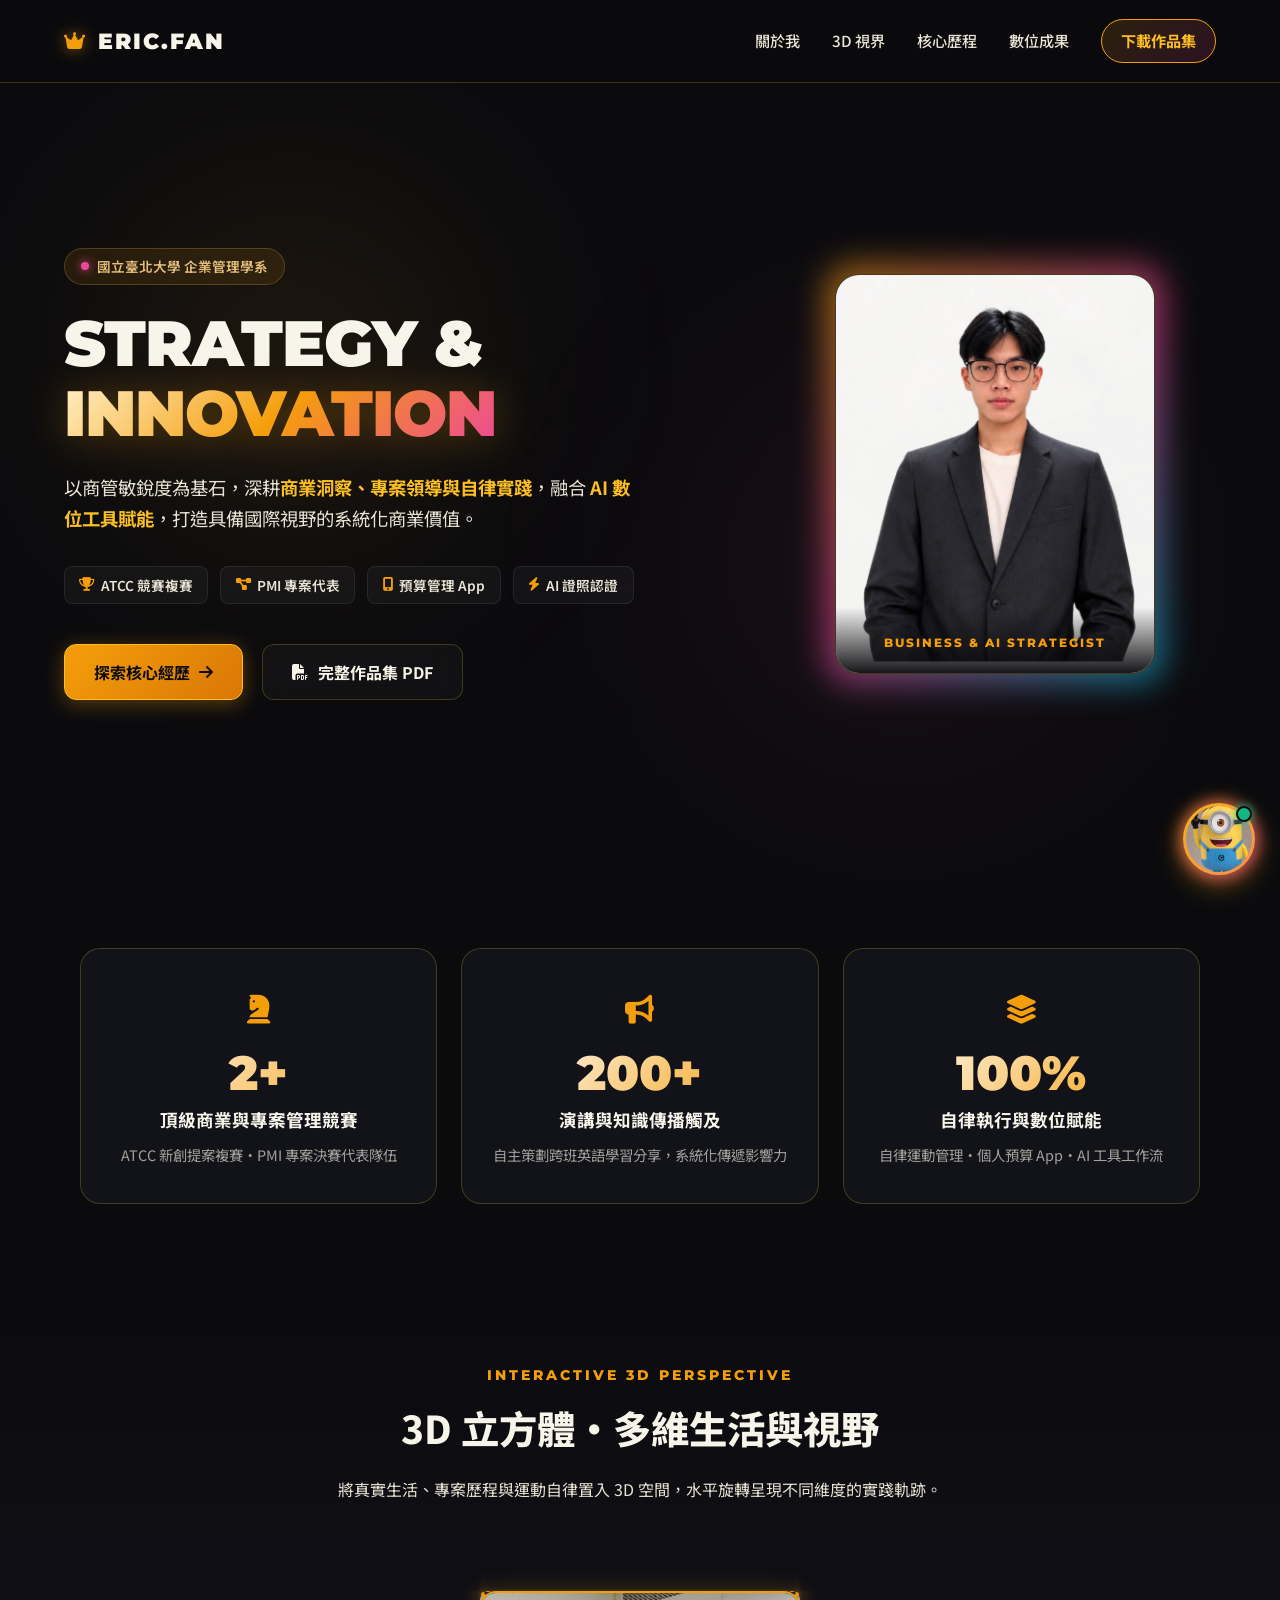
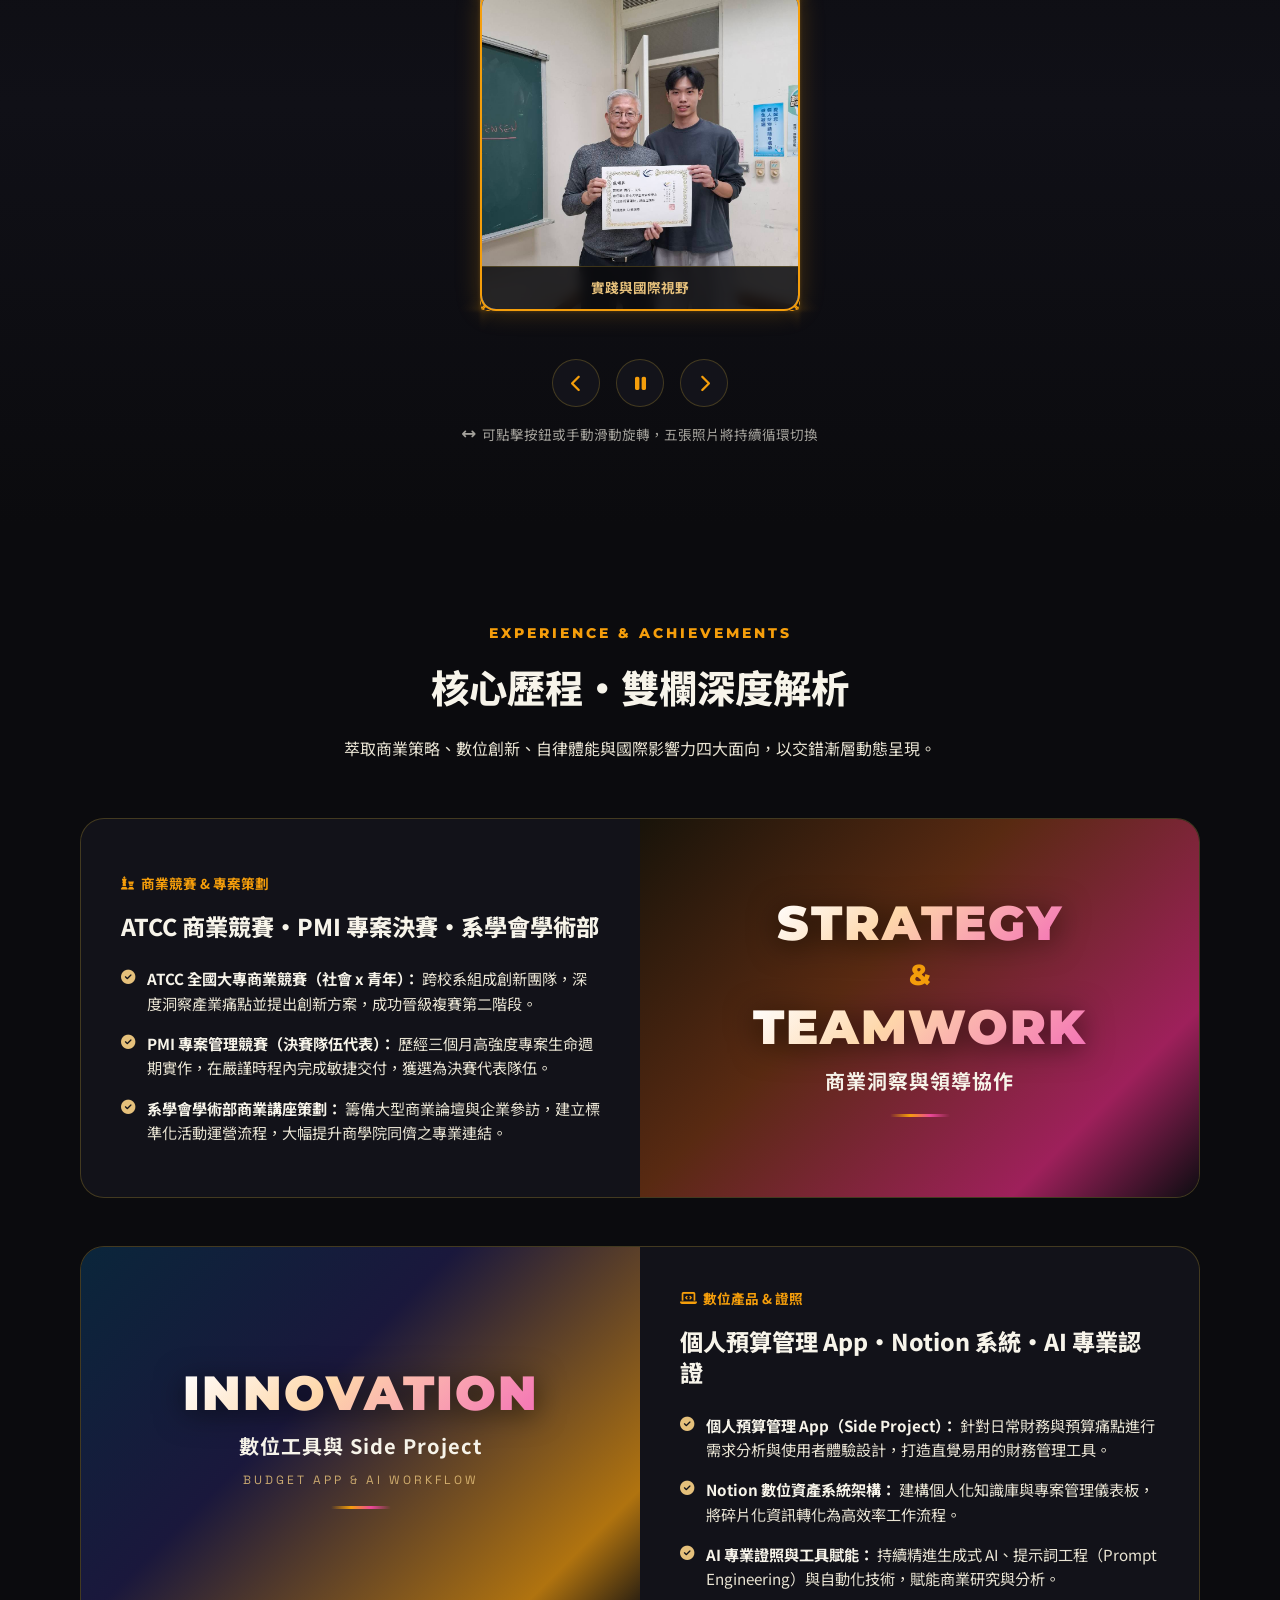
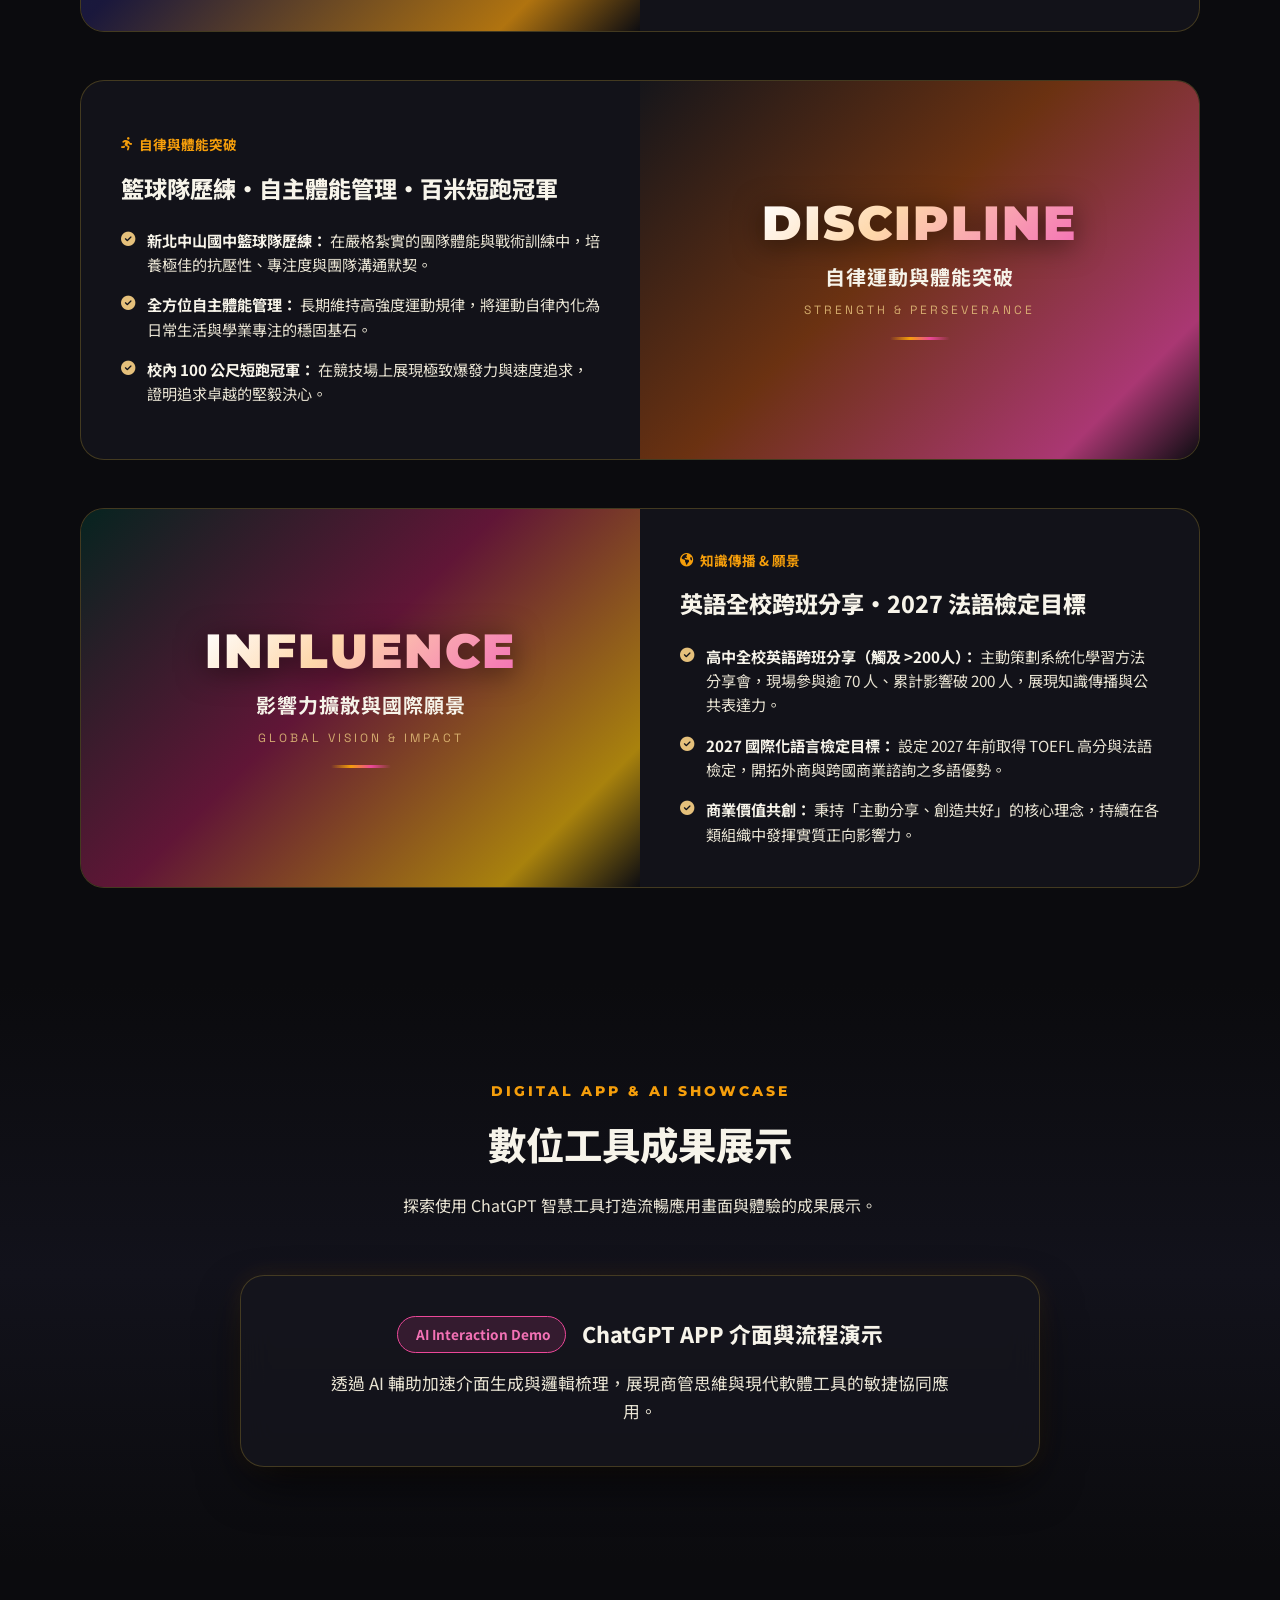
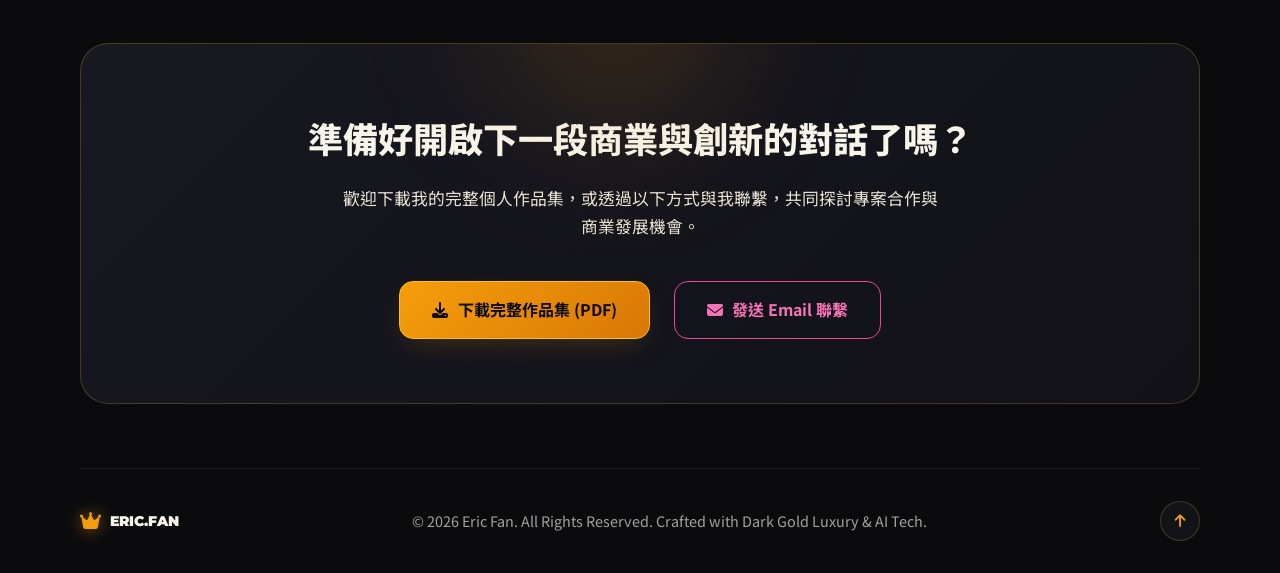
==== commit f1ea4e67: "Remove video player from digital showcase section and refine card layout" ====
--- a/index.html
+++ b/index.html
@@ -9,7 +9,7 @@
   <link rel="preconnect" href="https://fonts.gstatic.com" crossorigin>
   <link href="https://fonts.googleapis.com/css2?family=Montserrat:wght@400;600;700;800;900&family=Noto+Sans+TC:wght@300;400;500;700;900&family=Space+Grotesk:wght@500;700&display=swap" rel="stylesheet">
   <link rel="stylesheet" href="https://cdnjs.cloudflare.com/ajax/libs/font-awesome/6.5.1/css/all.min.css">
-  <link rel="stylesheet" href="style.css?v=20260901_9">
+  <link rel="stylesheet" href="style.css?v=20260928_1">
 </head>
 <body>
 
@@ -350,7 +350,7 @@
     </div>
   </section>
 
-  <!-- 倒數第二區塊：數位成果影片展示 (Video Showcase) -->
+  <!-- 倒數第二區塊：數位工具成果展示 (Digital Showcase) -->
   <section class="showcase-section" id="showcase">
     <div class="container">
       <div class="section-header">
@@ -362,13 +362,6 @@
       </div>
 
       <div class="video-card-wrapper">
-        <div class="video-container">
-          <div class="video-glow-effect"></div>
-          <video id="feature-video" preload="metadata" playsinline controls>
-            <source src="assests/video/my video.mp4" type="video/mp4">
-            您的瀏覽器不支援 HTML5 影片播放。
-          </video>
-        </div>
         <div class="video-caption">
           <div class="caption-header">
             <span class="badge-pink"><i class="fa-solid fa-sparkles"></i> AI Interaction Demo</span>
@@ -504,6 +497,6 @@
 
   </div>
 
-  <script src="script.js?v=20260901_9"></script>
+  <script src="script.js?v=20260928_1"></script>
 </body>
 </html>
--- a/style.css
+++ b/style.css
@@ -812,72 +812,59 @@
 }
 
 .video-card-wrapper {
-  max-width: 900px;
+  max-width: 800px;
   margin: 0 auto;
   background: var(--bg-card);
   border: 1px solid var(--border-gold);
-  border-radius: 28px;
-  padding: 1.5rem;
+  border-radius: 24px;
+  padding: 2.5rem 2rem;
   backdrop-filter: blur(16px);
-  box-shadow: 0 20px 50px -10px rgba(0, 0, 0, 0.8);
-}
-
-.video-container {
-  position: relative;
-  width: 100%;
-  border-radius: 20px;
-  overflow: hidden;
-  background: #000;
-}
-
-.video-glow-effect {
-  position: absolute;
-  inset: 0;
-  border-radius: 20px;
-  border: 1px solid rgba(245, 158, 11, 0.3);
-  pointer-events: none;
-  z-index: 2;
-}
-
-.video-container video {
-  width: 100%;
-  max-height: 520px;
-  display: block;
-  object-fit: cover;
-  border-radius: 20px;
+  box-shadow: 0 20px 50px -10px rgba(0, 0, 0, 0.8), 0 0 25px rgba(245, 158, 11, 0.1);
+  text-align: center;
+  transition: var(--transition-smooth);
+}
+
+.video-card-wrapper:hover {
+  border-color: var(--gold-bright);
+  transform: translateY(-3px);
+  box-shadow: 0 25px 55px -10px rgba(0, 0, 0, 0.85), 0 0 35px rgba(245, 158, 11, 0.2);
 }
 
 .video-caption {
-  padding: 1.5rem 0.5rem 0.5rem;
+  padding: 0;
 }
 
 .caption-header {
   display: flex;
   align-items: center;
+  justify-content: center;
   gap: 1rem;
-  margin-bottom: 0.6rem;
+  margin-bottom: 1rem;
   flex-wrap: wrap;
 }
 
 .badge-pink {
-  padding: 0.3rem 0.8rem;
+  padding: 0.35rem 0.9rem;
   border-radius: 99px;
   background: rgba(236, 72, 153, 0.15);
   border: 1px solid var(--pink-neon);
   color: var(--pink-pastel);
-  font-size: 0.8rem;
+  font-size: 0.85rem;
   font-weight: 700;
 }
 
 .caption-title {
-  font-size: 1.2rem;
-  font-weight: 700;
+  font-size: 1.35rem;
+  font-weight: 800;
   color: var(--text-beige);
 }
 
 .caption-text {
-  font-size: 0.95rem;
+  font-size: 1.05rem;
   color: var(--text-cream);
+  line-height: 1.7;
+  max-width: 650px;
+  margin: 0 auto;
 }
 
 /* Footer & CTA */
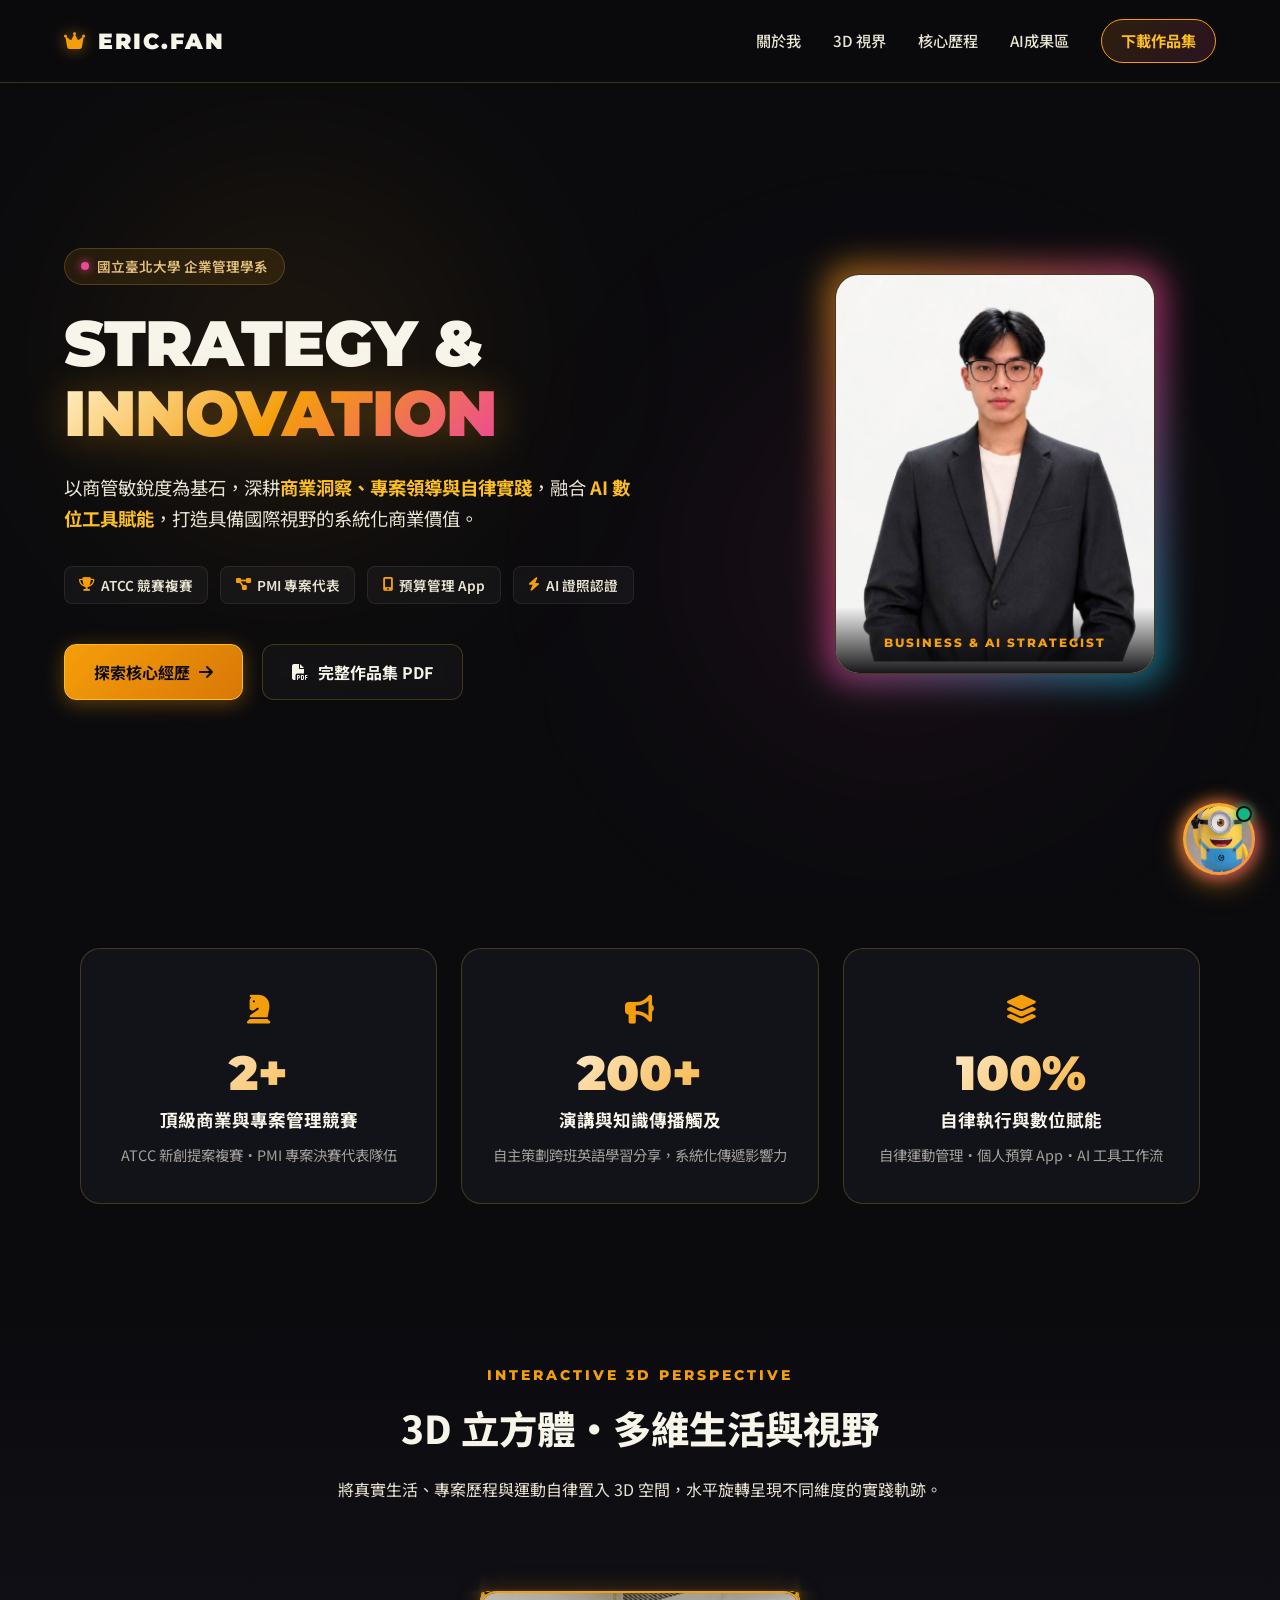
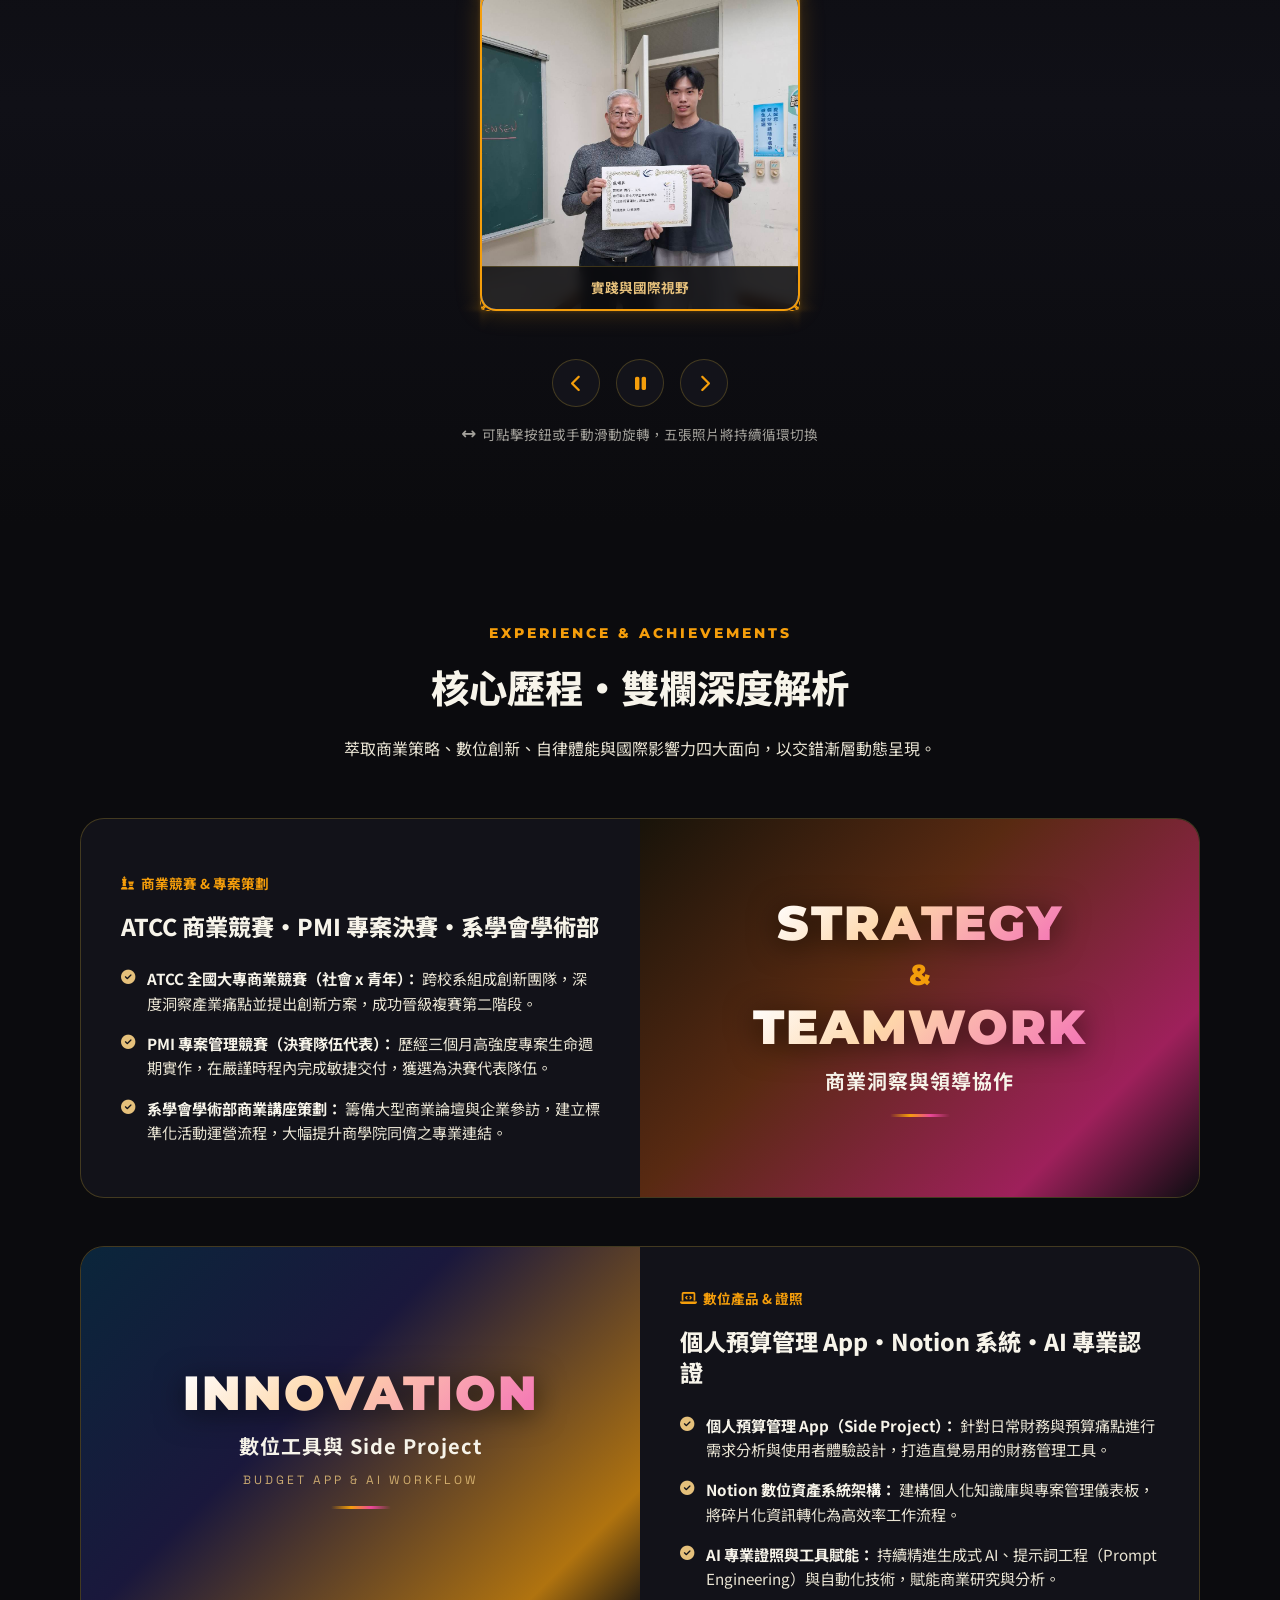
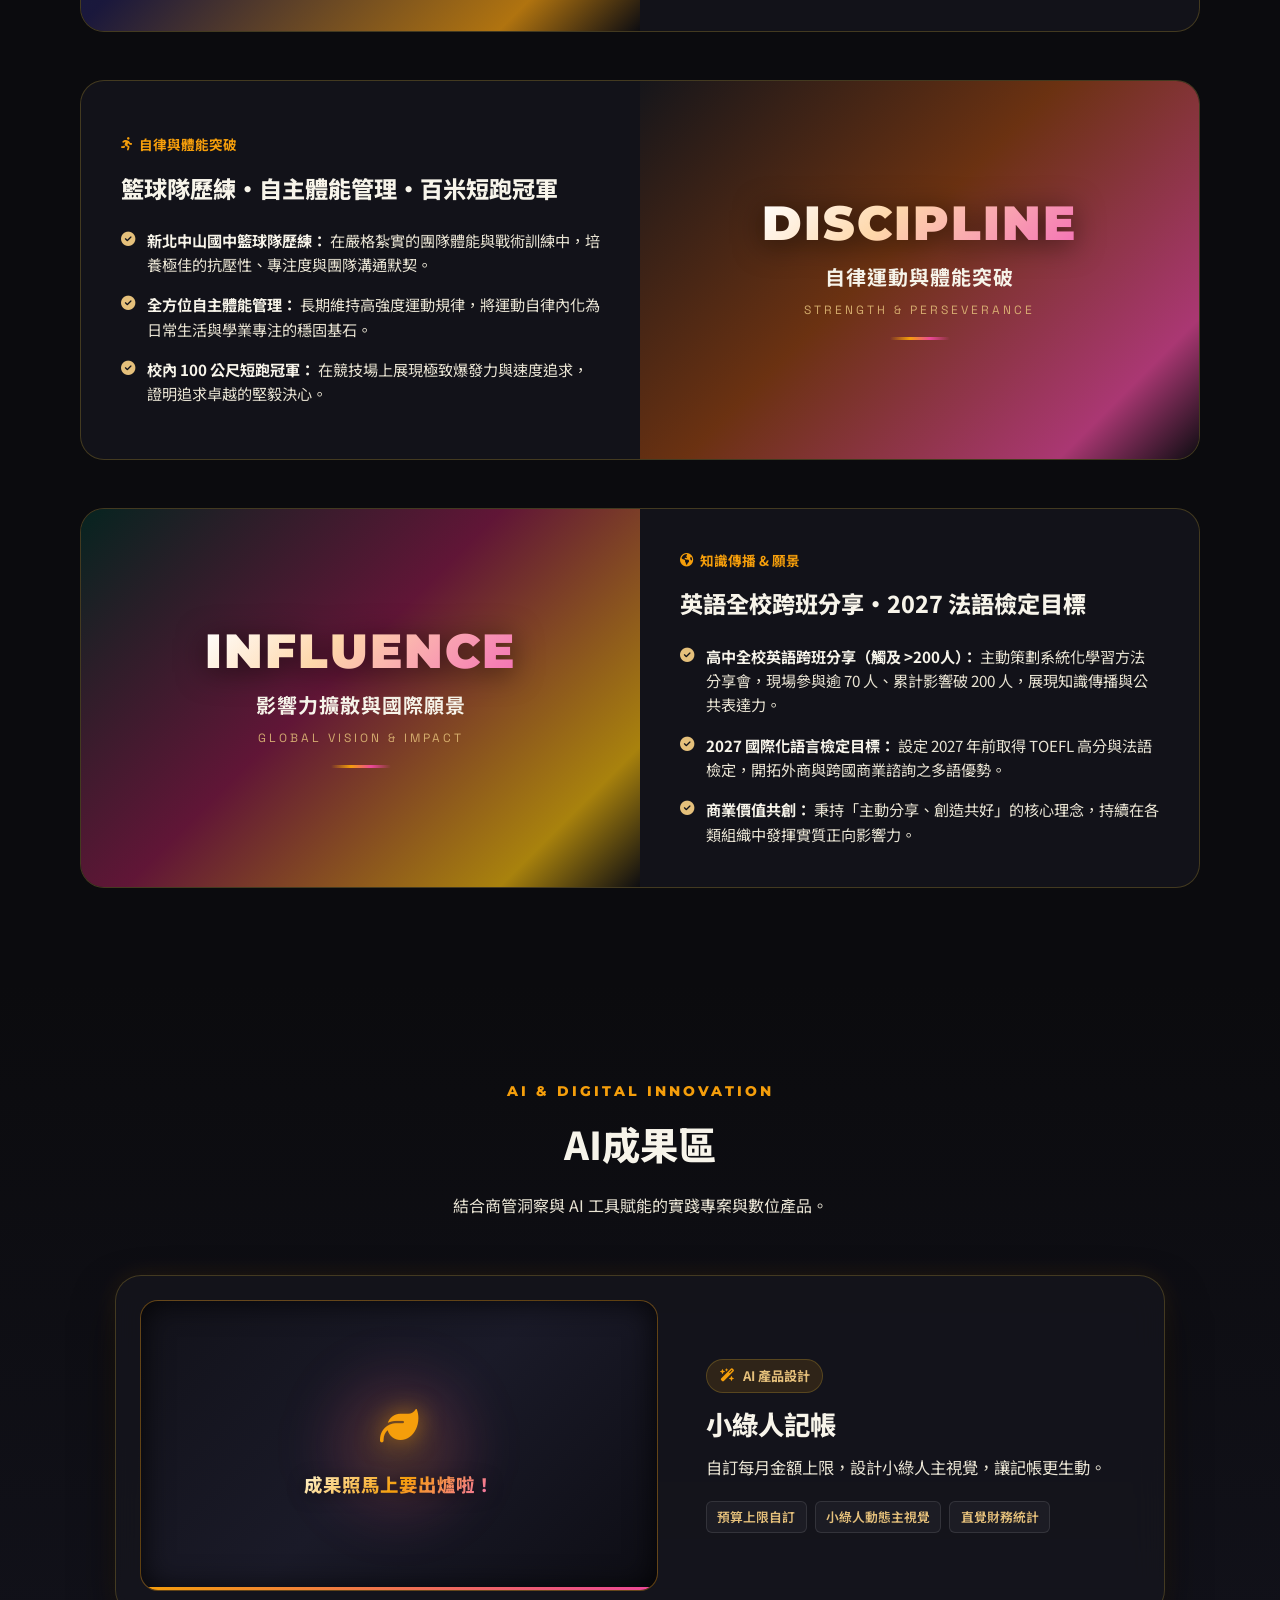
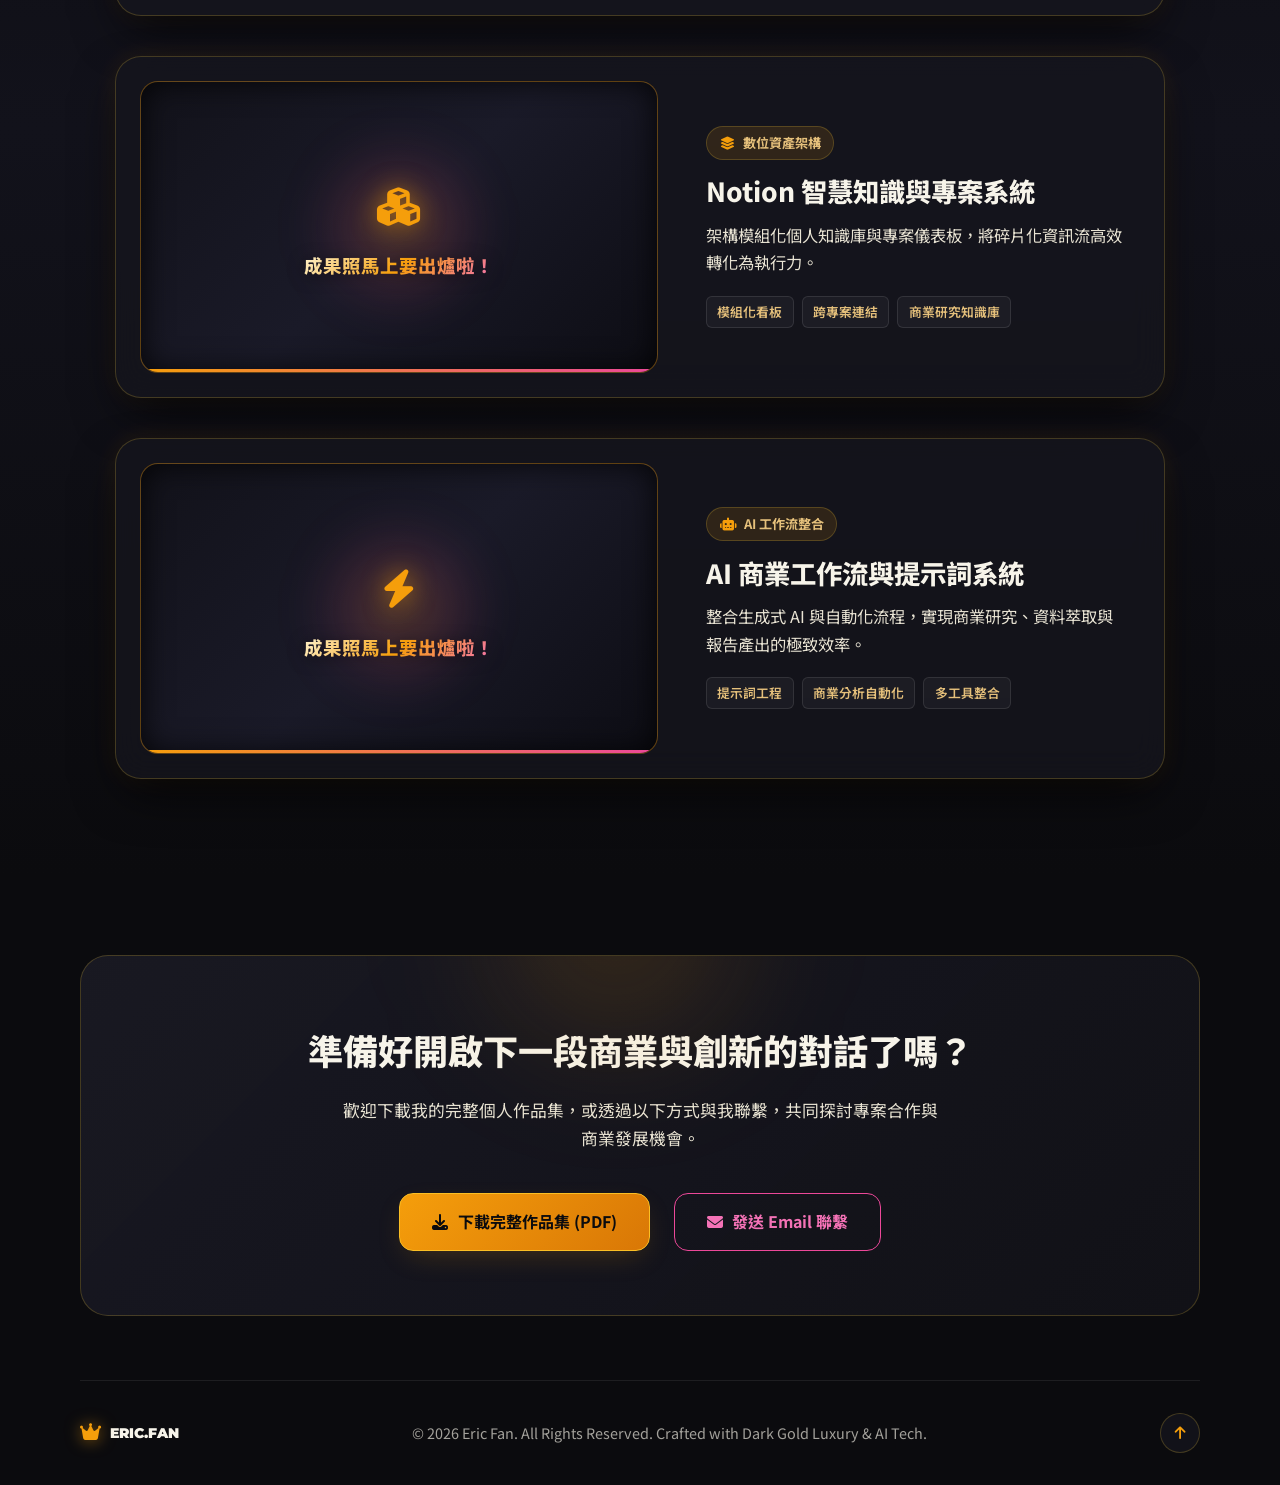
==== commit 7ce3f5a1: "Transform showcase section into AI成果區 with 3 16:9 dual-column cards, 1.5s rotator and 小綠人記帳 details" ====
--- a/index.html
+++ b/index.html
@@ -9,7 +9,7 @@
   <link rel="preconnect" href="https://fonts.gstatic.com" crossorigin>
   <link href="https://fonts.googleapis.com/css2?family=Montserrat:wght@400;600;700;800;900&family=Noto+Sans+TC:wght@300;400;500;700;900&family=Space+Grotesk:wght@500;700&display=swap" rel="stylesheet">
   <link rel="stylesheet" href="https://cdnjs.cloudflare.com/ajax/libs/font-awesome/6.5.1/css/all.min.css">
-  <link rel="stylesheet" href="style.css?v=20260928_1">
+  <link rel="stylesheet" href="style.css?v=20260928_2">
 </head>
 <body>
 
@@ -27,7 +27,7 @@
         <a href="#about" class="nav-link">關於我</a>
         <a href="#gallery-3d" class="nav-link">3D 視界</a>
         <a href="#experience" class="nav-link">核心歷程</a>
-        <a href="#showcase" class="nav-link">數位成果</a>
+        <a href="#showcase" class="nav-link">AI成果區</a>
         <a href="#contact" class="nav-link nav-btn">下載作品集</a>
       </nav>
       <button class="mobile-toggle" id="mobile-toggle" aria-label="選單">
@@ -350,27 +350,103 @@
     </div>
   </section>
 
-  <!-- 倒數第二區塊：數位工具成果展示 (Digital Showcase) -->
+  <!-- 倒數第二區塊：AI成果區 (AI Showcase) -->
   <section class="showcase-section" id="showcase">
     <div class="container">
       <div class="section-header">
-        <span class="section-sub">DIGITAL APP & AI SHOWCASE</span>
-        <h2 class="section-title">數位工具成果展示</h2>
+        <span class="section-sub">AI & DIGITAL INNOVATION</span>
+        <h2 class="section-title">AI成果區</h2>
         <p class="section-desc">
-          探索使用 ChatGPT 智慧工具打造流暢應用畫面與體驗的成果展示。
+          結合商管洞察與 AI 工具賦能的實踐專案與數位產品。
         </p>
       </div>
 
-      <div class="video-card-wrapper">
-        <div class="video-caption">
-          <div class="caption-header">
-            <span class="badge-pink"><i class="fa-solid fa-sparkles"></i> AI Interaction Demo</span>
-            <span class="caption-title">ChatGPT APP 介面與流程演示</span>
-          </div>
-          <p class="caption-text">
-            透過 AI 輔助加速介面生成與邏輯梳理，展現商管思維與現代軟體工具的敏捷協同應用。
-          </p>
-        </div>
+      <div class="ai-projects-list">
+
+        <!-- 專案 1: 小綠人記帳 -->
+        <div class="ai-project-card">
+          <!-- 雙欄左邊：16:9 照片導覽輪換區 (1.5秒輪換) -->
+          <div class="ai-card-gallery-col">
+            <div class="gallery-16-9" data-carousel-id="project-1">
+              <div class="gallery-slide-placeholder active">
+                <div class="placeholder-glow"></div>
+                <div class="placeholder-icon"><i class="fa-solid fa-leaf"></i></div>
+                <div class="placeholder-text">成果照馬上要出爐啦！</div>
+                <div class="placeholder-timer-bar"></div>
+              </div>
+            </div>
+          </div>
+          <!-- 雙欄右邊：說明欄 -->
+          <div class="ai-card-info-col">
+            <div class="ai-project-badge"><i class="fa-solid fa-wand-magic-sparkles"></i> AI 產品設計</div>
+            <h3 class="ai-project-title">小綠人記帳</h3>
+            <p class="ai-project-desc">
+              自訂每月金額上限，設計小綠人主視覺，讓記帳更生動。
+            </p>
+            <div class="ai-project-tags">
+              <span class="p-tag">預算上限自訂</span>
+              <span class="p-tag">小綠人動態主視覺</span>
+              <span class="p-tag">直覺財務統計</span>
+            </div>
+          </div>
+        </div>
+
+        <!-- 專案 2: Notion 智慧知識與專案系統 -->
+        <div class="ai-project-card">
+          <!-- 雙欄左邊：16:9 照片導覽輪換區 (1.5秒輪換) -->
+          <div class="ai-card-gallery-col">
+            <div class="gallery-16-9" data-carousel-id="project-2">
+              <div class="gallery-slide-placeholder active">
+                <div class="placeholder-glow"></div>
+                <div class="placeholder-icon"><i class="fa-solid fa-cubes"></i></div>
+                <div class="placeholder-text">成果照馬上要出爐啦！</div>
+                <div class="placeholder-timer-bar"></div>
+              </div>
+            </div>
+          </div>
+          <!-- 雙欄右邊：說明欄 -->
+          <div class="ai-card-info-col">
+            <div class="ai-project-badge"><i class="fa-solid fa-layer-group"></i> 數位資產架構</div>
+            <h3 class="ai-project-title">Notion 智慧知識與專案系統</h3>
+            <p class="ai-project-desc">
+              架構模組化個人知識庫與專案儀表板，將碎片化資訊流高效轉化為執行力。
+            </p>
+            <div class="ai-project-tags">
+              <span class="p-tag">模組化看板</span>
+              <span class="p-tag">跨專案連結</span>
+              <span class="p-tag">商業研究知識庫</span>
+            </div>
+          </div>
+        </div>
+
+        <!-- 專案 3: AI 商業工作流與提示詞系統 -->
+        <div class="ai-project-card">
+          <!-- 雙欄左邊：16:9 照片導覽輪換區 (1.5秒輪換) -->
+          <div class="ai-card-gallery-col">
+            <div class="gallery-16-9" data-carousel-id="project-3">
+              <div class="gallery-slide-placeholder active">
+                <div class="placeholder-glow"></div>
+                <div class="placeholder-icon"><i class="fa-solid fa-bolt"></i></div>
+                <div class="placeholder-text">成果照馬上要出爐啦！</div>
+                <div class="placeholder-timer-bar"></div>
+              </div>
+            </div>
+          </div>
+          <!-- 雙欄右邊：說明欄 -->
+          <div class="ai-card-info-col">
+            <div class="ai-project-badge"><i class="fa-solid fa-robot"></i> AI 工作流整合</div>
+            <h3 class="ai-project-title">AI 商業工作流與提示詞系統</h3>
+            <p class="ai-project-desc">
+              整合生成式 AI 與自動化流程，實現商業研究、資料萃取與報告產出的極致效率。
+            </p>
+            <div class="ai-project-tags">
+              <span class="p-tag">提示詞工程</span>
+              <span class="p-tag">商業分析自動化</span>
+              <span class="p-tag">多工具整合</span>
+            </div>
+          </div>
+        </div>
+
       </div>
     </div>
   </section>
@@ -478,7 +554,7 @@
       <div class="suggestions-label">💡 可以問的問題：</div>
       <div class="suggestions-chips">
         <button class="suggestion-chip" data-question="請問 Eric 在 ATCC 與 PMI 商業競賽的經歷？">🏆 商業競賽經歷？</button>
-        <button class="suggestion-chip" data-question="Eric 開發過什麼 Side Project 或 App？">💻 個人預算 App 與專案？</button>
+        <button class="suggestion-chip" data-question="Eric 開發過什麼 AI Side Project 或小綠人記帳 App？">🌱 小綠人記帳與 AI 專案？</button>
         <button class="suggestion-chip" data-question="請介紹 Eric 的自律運動與籃球隊經歷？">🏀 籃球隊與體能冠軍？</button>
         <button class="suggestion-chip" data-question="Eric 的高中英語跨班分享與未來 2027 目標是什麼？">🌍 影響力與 2027 願景？</button>
       </div>
@@ -497,6 +573,6 @@
 
   </div>
 
-  <script src="script.js?v=20260928_1"></script>
+  <script src="script.js?v=20260928_2"></script>
 </body>
 </html>
--- a/style.css
+++ b/style.css
@@ -811,60 +811,183 @@
   background: linear-gradient(180deg, var(--bg-primary) 0%, #12121b 50%, var(--bg-primary) 100%);
 }
 
-.video-card-wrapper {
-  max-width: 800px;
+/* AI成果區 (AI Showcase 16:9 Cards) */
+.ai-projects-list {
+  display: flex;
+  flex-direction: column;
+  gap: 2.5rem;
+  max-width: 1050px;
   margin: 0 auto;
+}
+
+.ai-project-card {
+  display: grid;
+  grid-template-columns: 1.15fr 1fr;
+  gap: 2rem;
   background: var(--bg-card);
   border: 1px solid var(--border-gold);
-  border-radius: 24px;
-  padding: 2.5rem 2rem;
+  border-radius: 26px;
+  padding: 1.5rem;
   backdrop-filter: blur(16px);
   box-shadow: 0 20px 50px -10px rgba(0, 0, 0, 0.8), 0 0 25px rgba(245, 158, 11, 0.1);
+  transition: var(--transition-smooth);
+  align-items: center;
+}
+
+.ai-project-card:hover {
+  border-color: var(--gold-bright);
+  transform: translateY(-4px);
+  box-shadow: 0 25px 60px -10px rgba(0, 0, 0, 0.9), 0 0 35px rgba(245, 158, 11, 0.25);
+}
+
+/* 雙欄左側：16:9 照片導覽輪換區 (1.5秒輪換) */
+.ai-card-gallery-col {
+  width: 100%;
+}
+
+.gallery-16-9 {
+  position: relative;
+  width: 100%;
+  aspect-ratio: 16 / 9;
+  border-radius: 18px;
+  overflow: hidden;
+  background: linear-gradient(135deg, #12121a 0%, #1a1a28 50%, #0d0d14 100%);
+  border: 1.5px solid rgba(245, 158, 11, 0.35);
+  box-shadow: inset 0 0 30px rgba(0, 0, 0, 0.8);
+  display: flex;
+  align-items: center;
+  justify-content: center;
+}
+
+.gallery-slide-placeholder {
+  position: absolute;
+  inset: 0;
+  display: flex;
+  flex-direction: column;
+  align-items: center;
+  justify-content: center;
+  padding: 1.5rem;
   text-align: center;
-  transition: var(--transition-smooth);
-}
-
-.video-card-wrapper:hover {
-  border-color: var(--gold-bright);
-  transform: translateY(-3px);
-  box-shadow: 0 25px 55px -10px rgba(0, 0, 0, 0.85), 0 0 35px rgba(245, 158, 11, 0.2);
-}
-
-.video-caption {
-  padding: 0;
-}
-
-.caption-header {
-  display: flex;
-  align-items: center;
+  z-index: 1;
+}
+
+.placeholder-glow {
+  position: absolute;
+  width: 160px;
+  height: 160px;
+  border-radius: 50%;
+  background: radial-gradient(circle, rgba(245, 158, 11, 0.25) 0%, rgba(236, 72, 153, 0.15) 50%, transparent 75%);
+  filter: blur(25px);
+  animation: pulseGlow 1.5s infinite ease-in-out;
+  pointer-events: none;
+}
+
+.placeholder-icon {
+  font-size: 2.4rem;
+  color: var(--gold-bright);
+  margin-bottom: 0.8rem;
+  filter: drop-shadow(0 0 12px rgba(245, 158, 11, 0.6));
+  animation: iconBounce 1.5s infinite ease-in-out;
+}
+
+@keyframes iconBounce {
+  0%, 100% { transform: translateY(0) scale(1); }
+  50% { transform: translateY(-4px) scale(1.08); }
+}
+
+.placeholder-text {
+  font-family: var(--font-main);
+  font-size: 1.15rem;
+  font-weight: 800;
+  letter-spacing: 1px;
+  background: linear-gradient(135deg, #fff7d6 0%, #f59e0b 50%, #f472b6 100%);
+  -webkit-background-clip: text;
+  -webkit-text-fill-color: transparent;
+  filter: drop-shadow(0 2px 8px rgba(0,0,0,0.5));
+}
+
+.placeholder-timer-bar {
+  position: absolute;
+  bottom: 0;
+  left: 0;
+  height: 3px;
+  width: 100%;
+  background: linear-gradient(90deg, var(--gold-bright), var(--pink-neon));
+  animation: timerProgress 1.5s infinite linear;
+}
+
+@keyframes timerProgress {
+  0% { width: 0%; opacity: 0.8; }
+  95% { width: 100%; opacity: 1; }
+  100% { width: 100%; opacity: 0; }
+}
+
+/* 雙欄右側：專案說明欄 */
+.ai-card-info-col {
+  display: flex;
+  flex-direction: column;
   justify-content: center;
-  gap: 1rem;
-  margin-bottom: 1rem;
-  flex-wrap: wrap;
-}
-
-.badge-pink {
-  padding: 0.35rem 0.9rem;
+  padding: 0.5rem 1rem;
+}
+
+.ai-project-badge {
+  display: inline-flex;
+  align-items: center;
+  gap: 0.5rem;
+  padding: 0.3rem 0.8rem;
+  background: rgba(245, 158, 11, 0.12);
+  border: 1px solid var(--border-gold);
   border-radius: 99px;
-  background: rgba(236, 72, 153, 0.15);
-  border: 1px solid var(--pink-neon);
-  color: var(--pink-pastel);
-  font-size: 0.85rem;
+  font-size: 0.82rem;
   font-weight: 700;
-}
-
-.caption-title {
-  font-size: 1.35rem;
+  color: var(--gold-amber);
+  margin-bottom: 0.9rem;
+  width: fit-content;
+}
+
+.ai-project-badge i {
+  color: var(--gold-bright);
+}
+
+.ai-project-title {
+  font-size: 1.65rem;
   font-weight: 800;
   color: var(--text-beige);
-}
-
-.caption-text {
-  font-size: 1.05rem;
+  margin-bottom: 0.8rem;
+  line-height: 1.3;
+}
+
+.ai-project-desc {
+  font-size: 1.02rem;
   color: var(--text-cream);
   line-height: 1.7;
-  max-width: 650px;
-  margin: 0 auto;
+  margin-bottom: 1.2rem;
+}
+
+.ai-project-tags {
+  display: flex;
+  flex-wrap: wrap;
+  gap: 0.5rem;
+}
+
+.p-tag {
+  font-size: 0.8rem;
+  font-weight: 600;
+  padding: 0.25rem 0.65rem;
+  background: rgba(255, 255, 255, 0.04);
+  border: 1px solid rgba(255, 255, 255, 0.1);
+  border-radius: 6px;
+  color: var(--gold-amber);
+}
+
+@media (max-width: 860px) {
+  .ai-project-card {
+    grid-template-columns: 1fr;
+    gap: 1.2rem;
+  }
+  .ai-card-info-col {
+    padding: 0;
+  }
 }
 
 /* Footer & CTA */
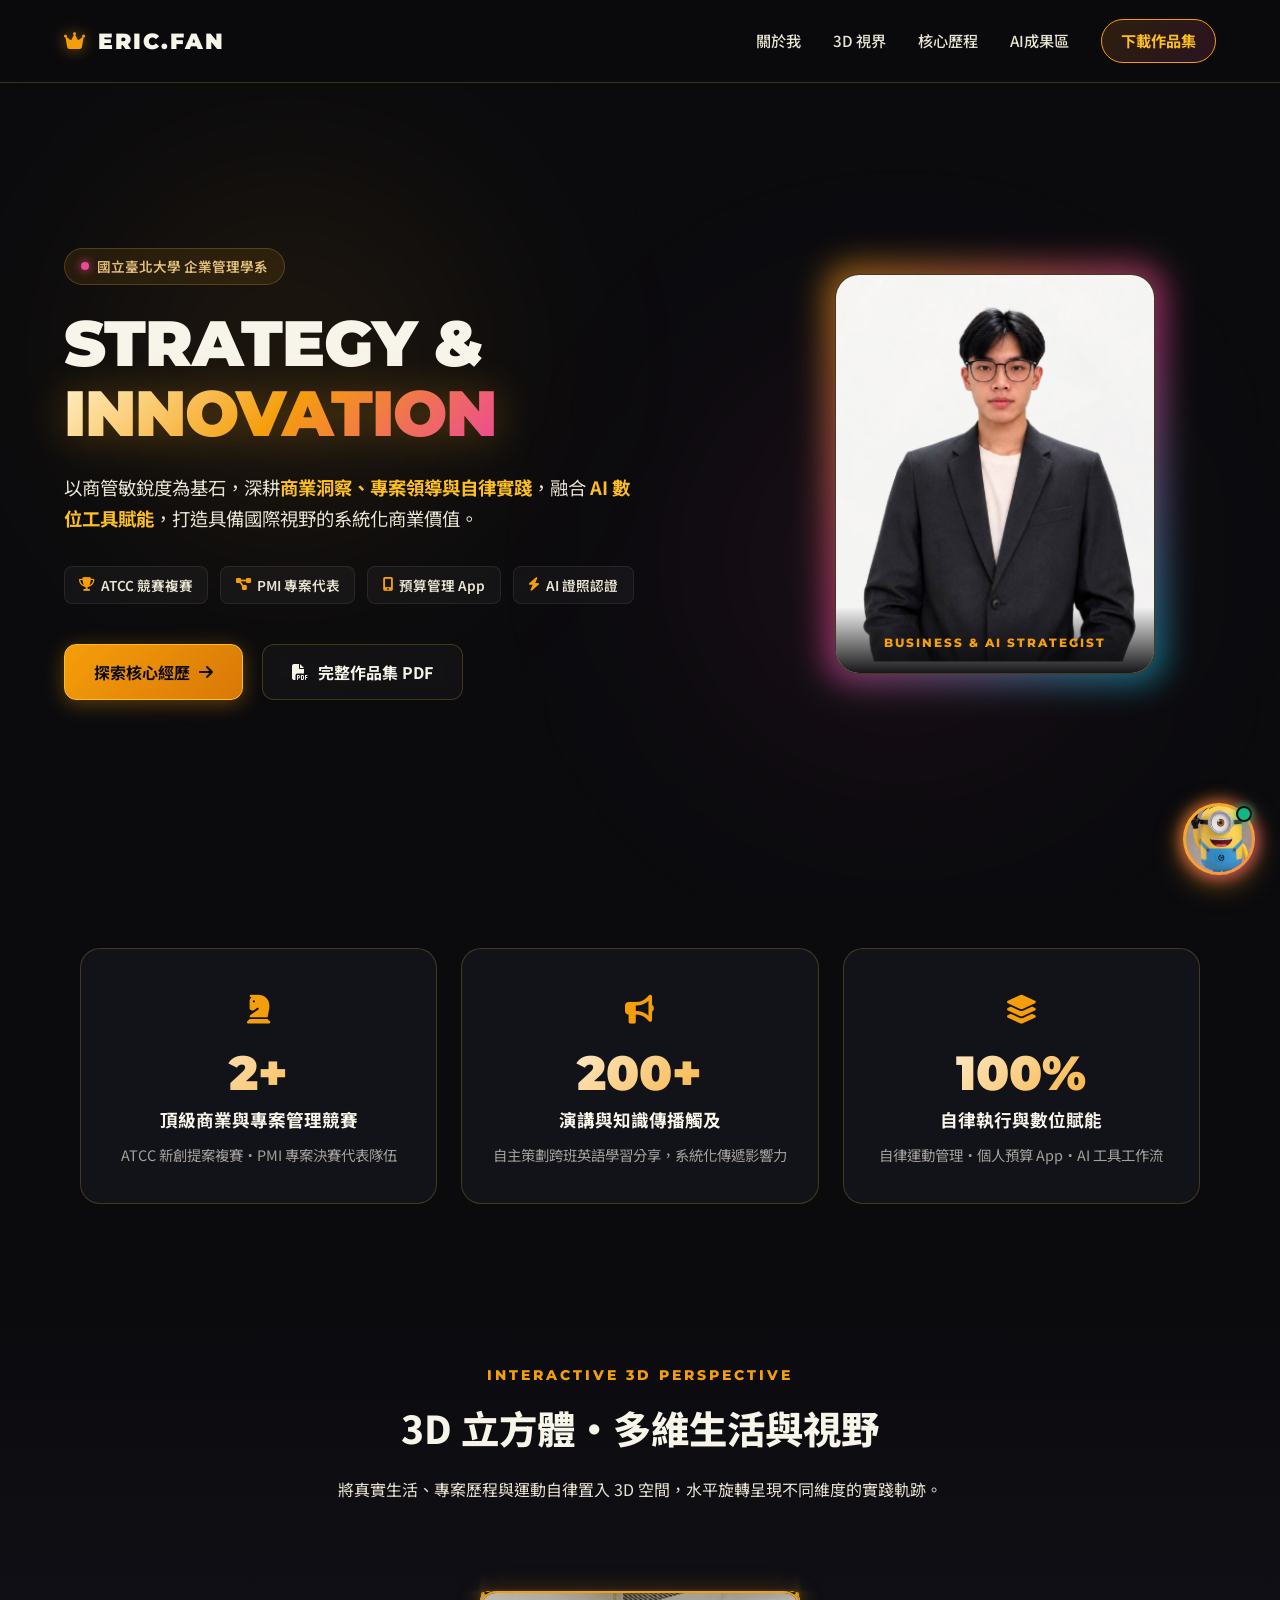
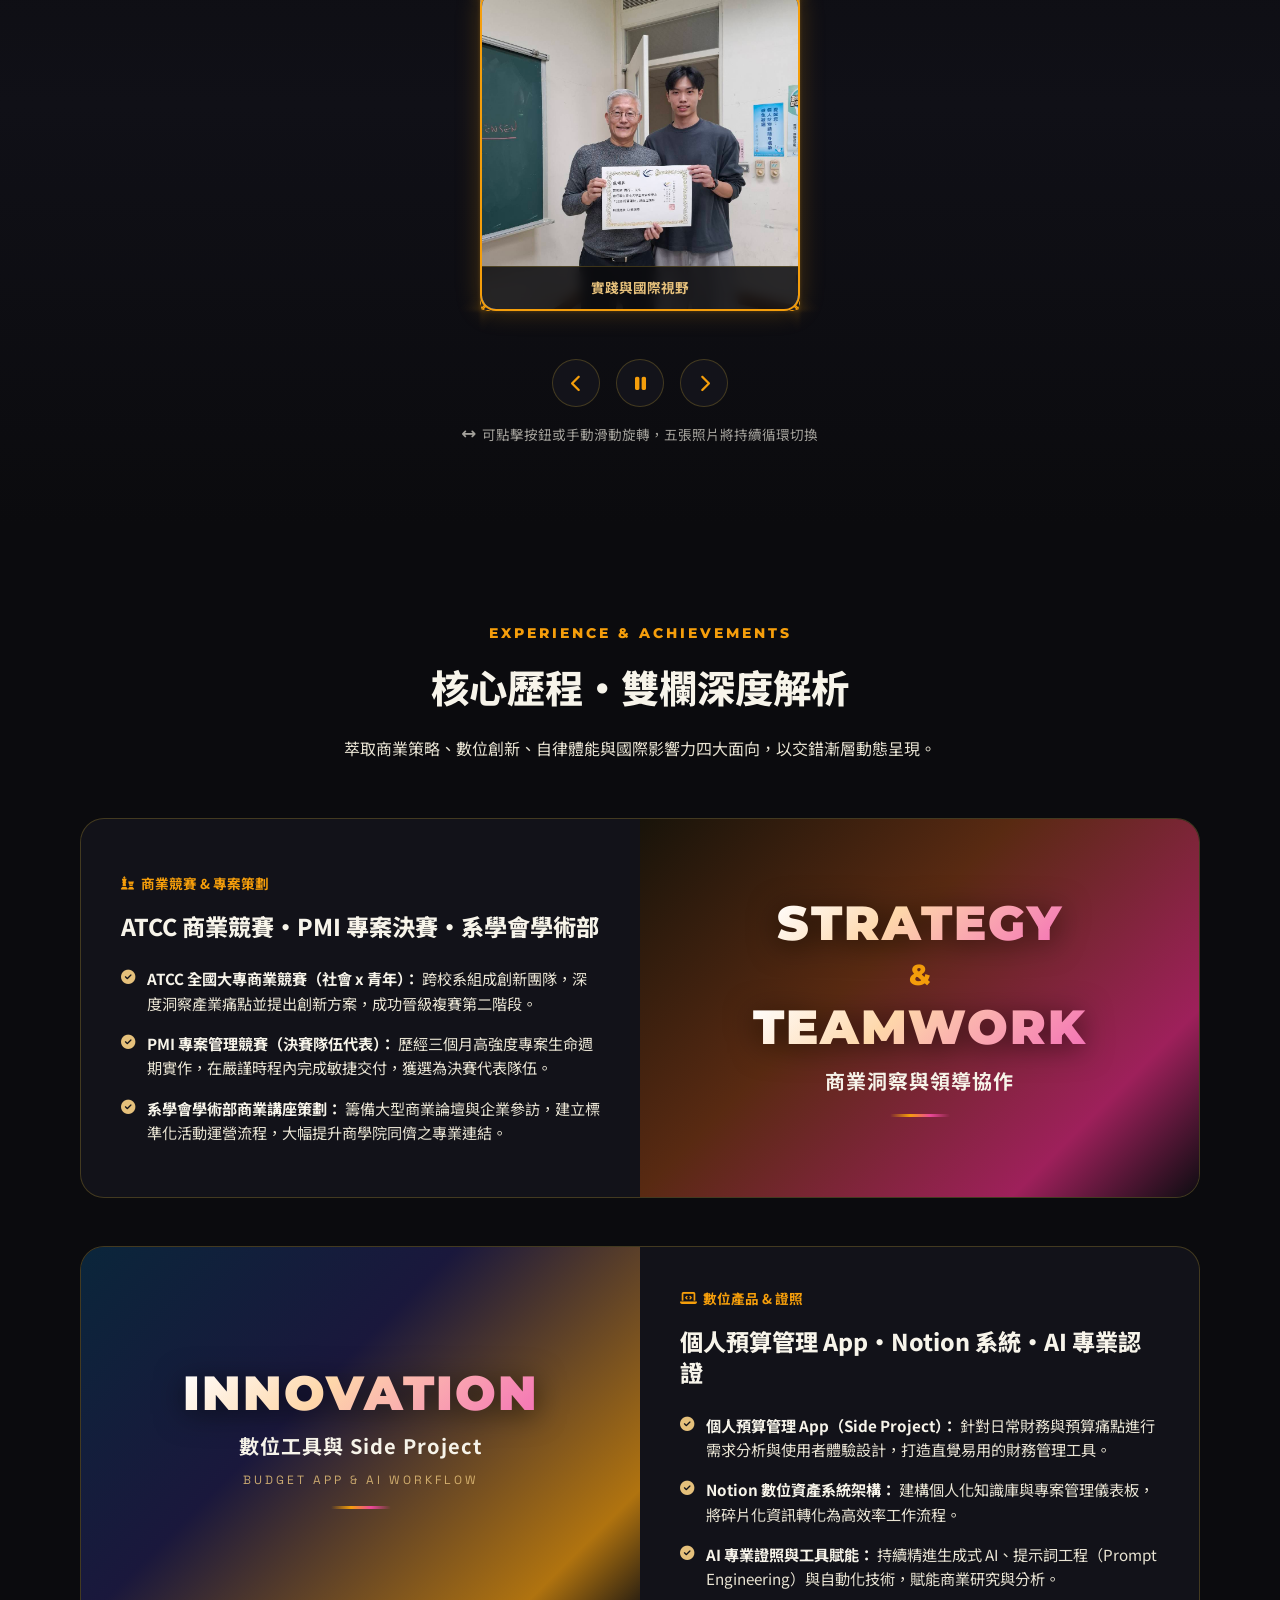
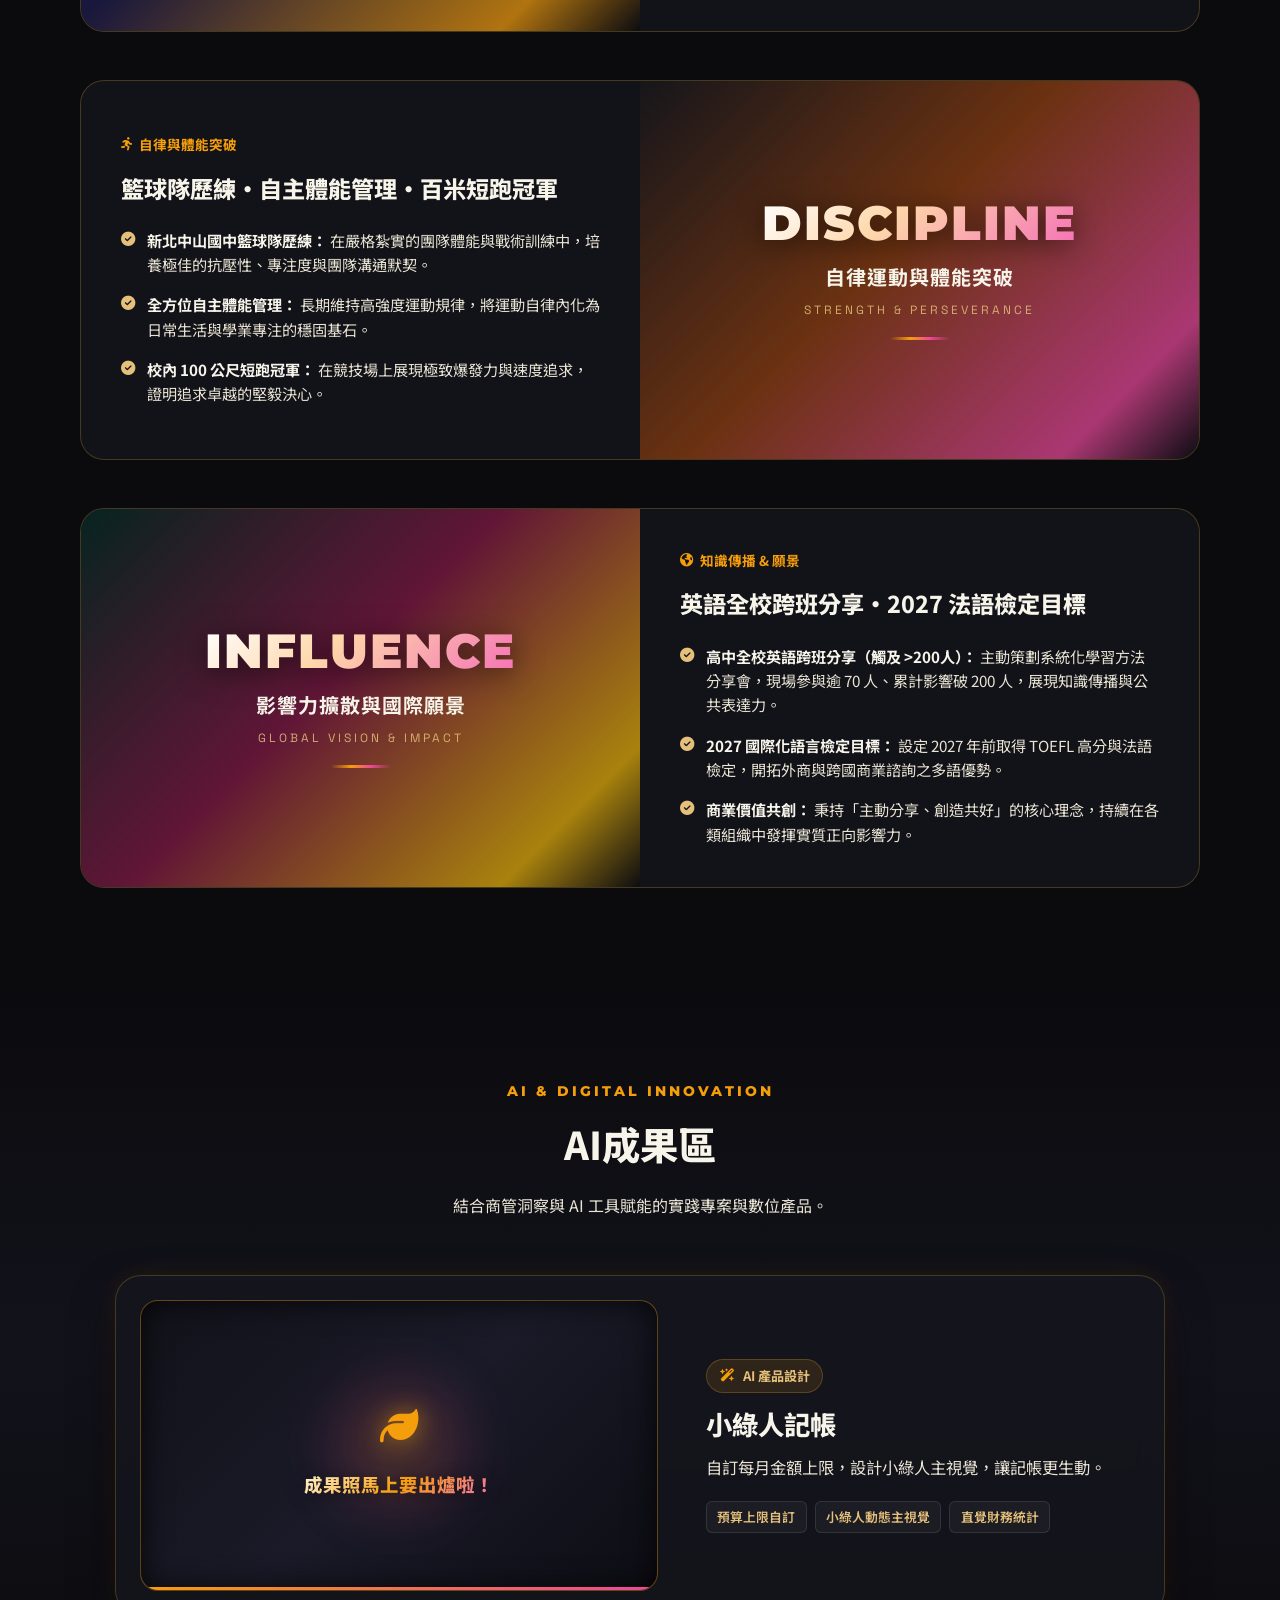
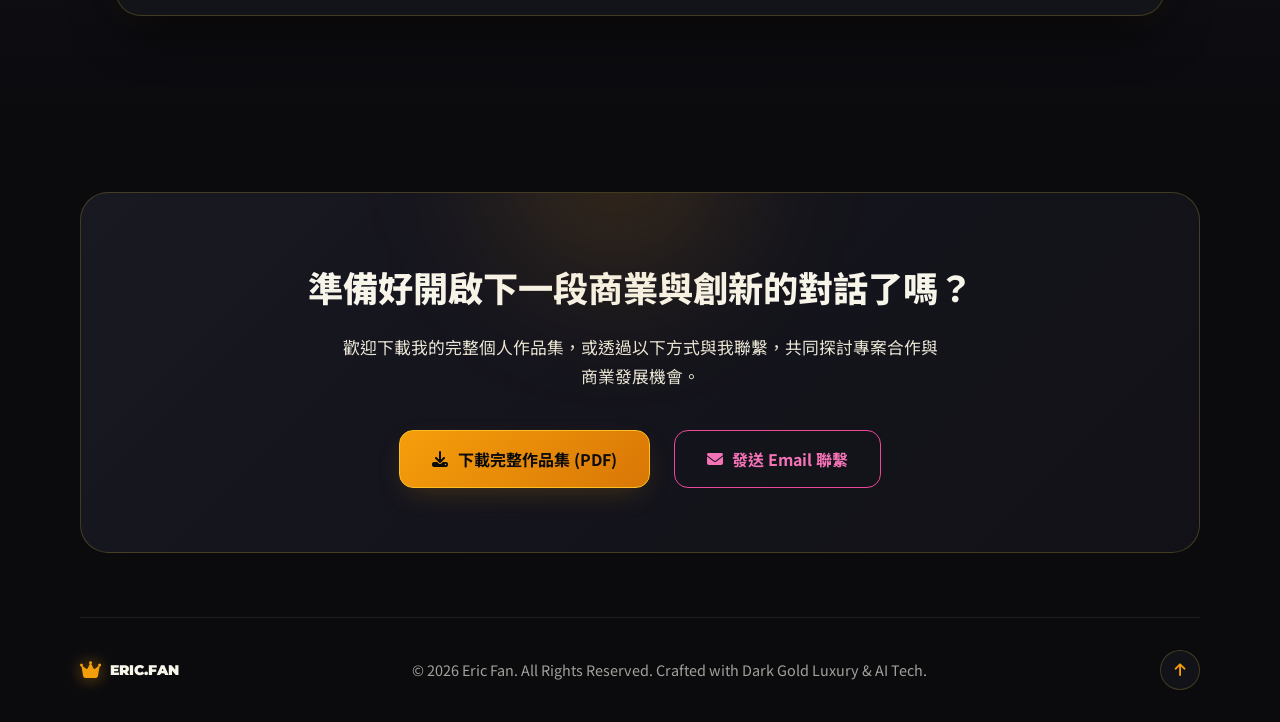
==== commit 2201e5cc: "Keep only the first project (小綠人記帳) in AI成果區" ====
--- a/index.html
+++ b/index.html
@@ -9,7 +9,7 @@
   <link rel="preconnect" href="https://fonts.gstatic.com" crossorigin>
   <link href="https://fonts.googleapis.com/css2?family=Montserrat:wght@400;600;700;800;900&family=Noto+Sans+TC:wght@300;400;500;700;900&family=Space+Grotesk:wght@500;700&display=swap" rel="stylesheet">
   <link rel="stylesheet" href="https://cdnjs.cloudflare.com/ajax/libs/font-awesome/6.5.1/css/all.min.css">
-  <link rel="stylesheet" href="style.css?v=20260928_2">
+  <link rel="stylesheet" href="style.css?v=20260928_3">
 </head>
 <body>
 
@@ -387,62 +387,6 @@
               <span class="p-tag">預算上限自訂</span>
               <span class="p-tag">小綠人動態主視覺</span>
               <span class="p-tag">直覺財務統計</span>
-            </div>
-          </div>
-        </div>
-
-        <!-- 專案 2: Notion 智慧知識與專案系統 -->
-        <div class="ai-project-card">
-          <!-- 雙欄左邊：16:9 照片導覽輪換區 (1.5秒輪換) -->
-          <div class="ai-card-gallery-col">
-            <div class="gallery-16-9" data-carousel-id="project-2">
-              <div class="gallery-slide-placeholder active">
-                <div class="placeholder-glow"></div>
-                <div class="placeholder-icon"><i class="fa-solid fa-cubes"></i></div>
-                <div class="placeholder-text">成果照馬上要出爐啦！</div>
-                <div class="placeholder-timer-bar"></div>
-              </div>
-            </div>
-          </div>
-          <!-- 雙欄右邊：說明欄 -->
-          <div class="ai-card-info-col">
-            <div class="ai-project-badge"><i class="fa-solid fa-layer-group"></i> 數位資產架構</div>
-            <h3 class="ai-project-title">Notion 智慧知識與專案系統</h3>
-            <p class="ai-project-desc">
-              架構模組化個人知識庫與專案儀表板，將碎片化資訊流高效轉化為執行力。
-            </p>
-            <div class="ai-project-tags">
-              <span class="p-tag">模組化看板</span>
-              <span class="p-tag">跨專案連結</span>
-              <span class="p-tag">商業研究知識庫</span>
-            </div>
-          </div>
-        </div>
-
-        <!-- 專案 3: AI 商業工作流與提示詞系統 -->
-        <div class="ai-project-card">
-          <!-- 雙欄左邊：16:9 照片導覽輪換區 (1.5秒輪換) -->
-          <div class="ai-card-gallery-col">
-            <div class="gallery-16-9" data-carousel-id="project-3">
-              <div class="gallery-slide-placeholder active">
-                <div class="placeholder-glow"></div>
-                <div class="placeholder-icon"><i class="fa-solid fa-bolt"></i></div>
-                <div class="placeholder-text">成果照馬上要出爐啦！</div>
-                <div class="placeholder-timer-bar"></div>
-              </div>
-            </div>
-          </div>
-          <!-- 雙欄右邊：說明欄 -->
-          <div class="ai-card-info-col">
-            <div class="ai-project-badge"><i class="fa-solid fa-robot"></i> AI 工作流整合</div>
-            <h3 class="ai-project-title">AI 商業工作流與提示詞系統</h3>
-            <p class="ai-project-desc">
-              整合生成式 AI 與自動化流程，實現商業研究、資料萃取與報告產出的極致效率。
-            </p>
-            <div class="ai-project-tags">
-              <span class="p-tag">提示詞工程</span>
-              <span class="p-tag">商業分析自動化</span>
-              <span class="p-tag">多工具整合</span>
             </div>
           </div>
         </div>
@@ -573,6 +517,6 @@
 
   </div>
 
-  <script src="script.js?v=20260928_2"></script>
+  <script src="script.js?v=20260928_3"></script>
 </body>
 </html>
